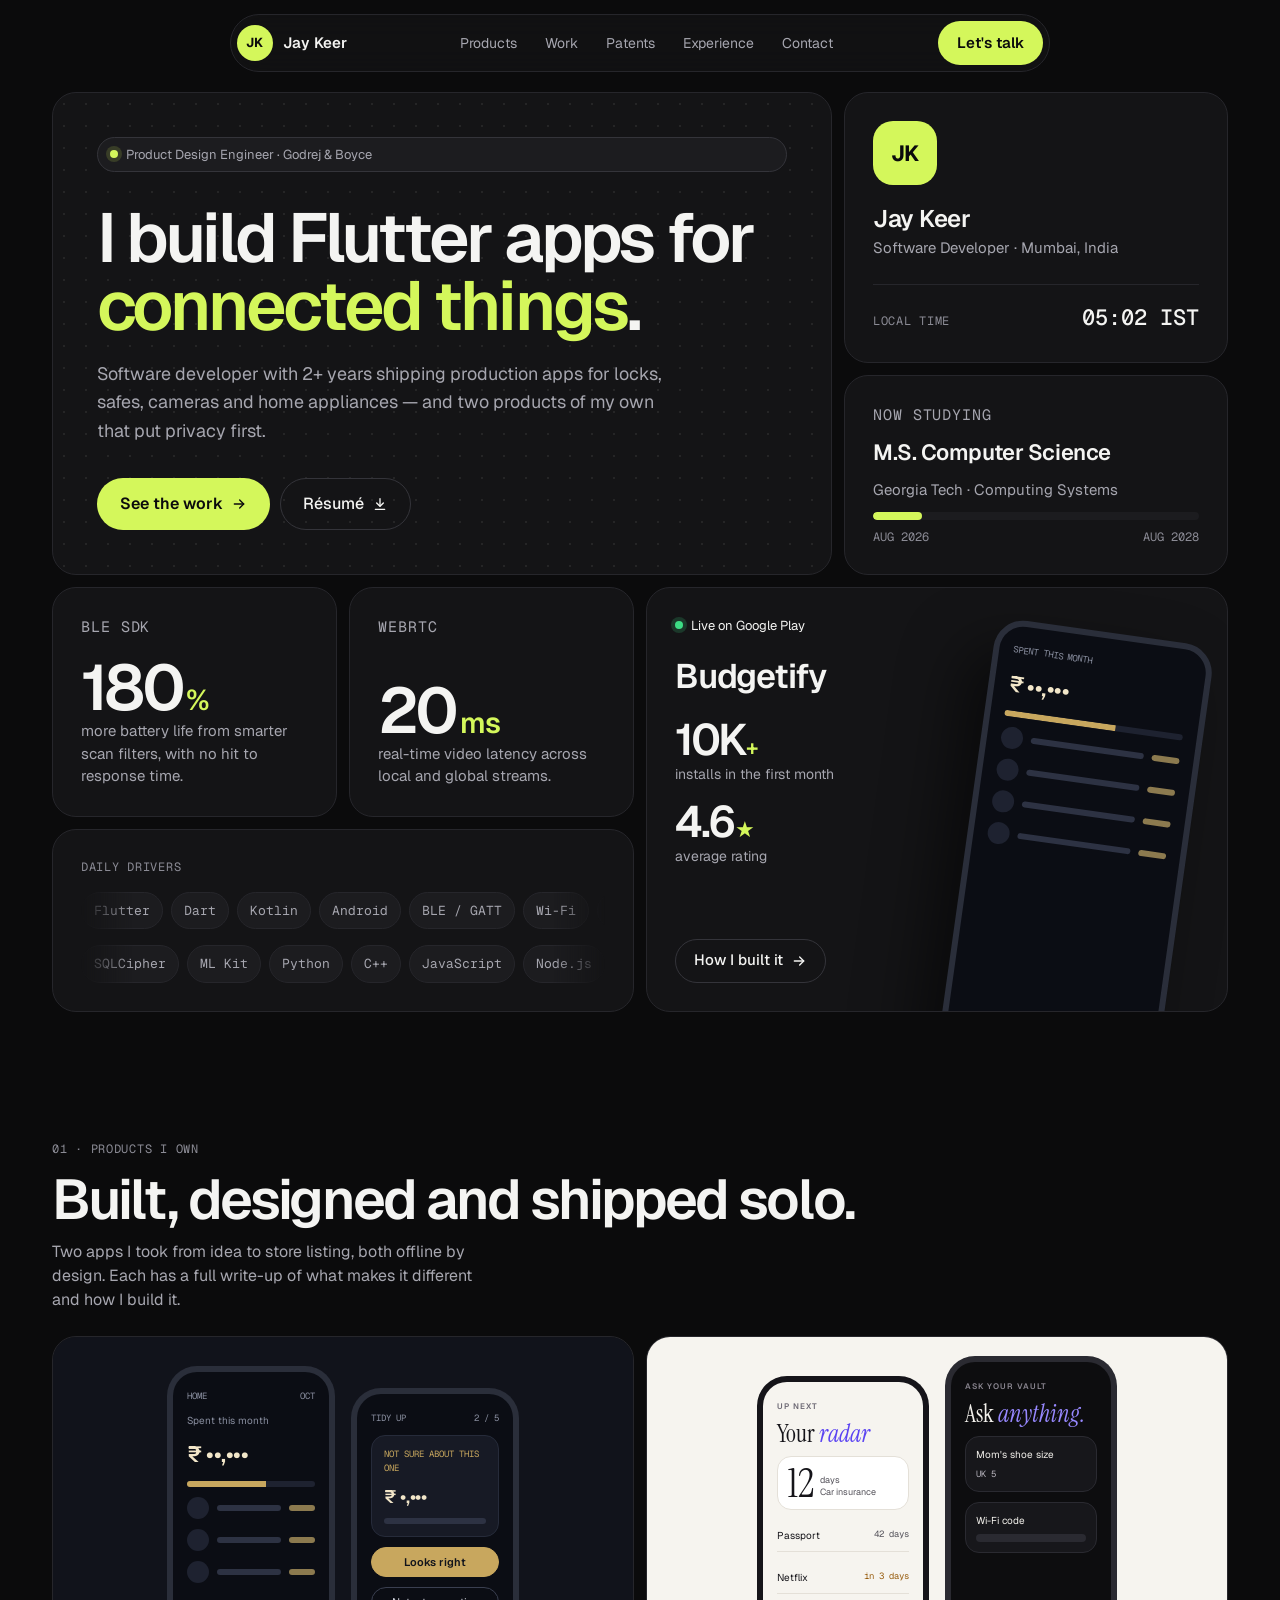
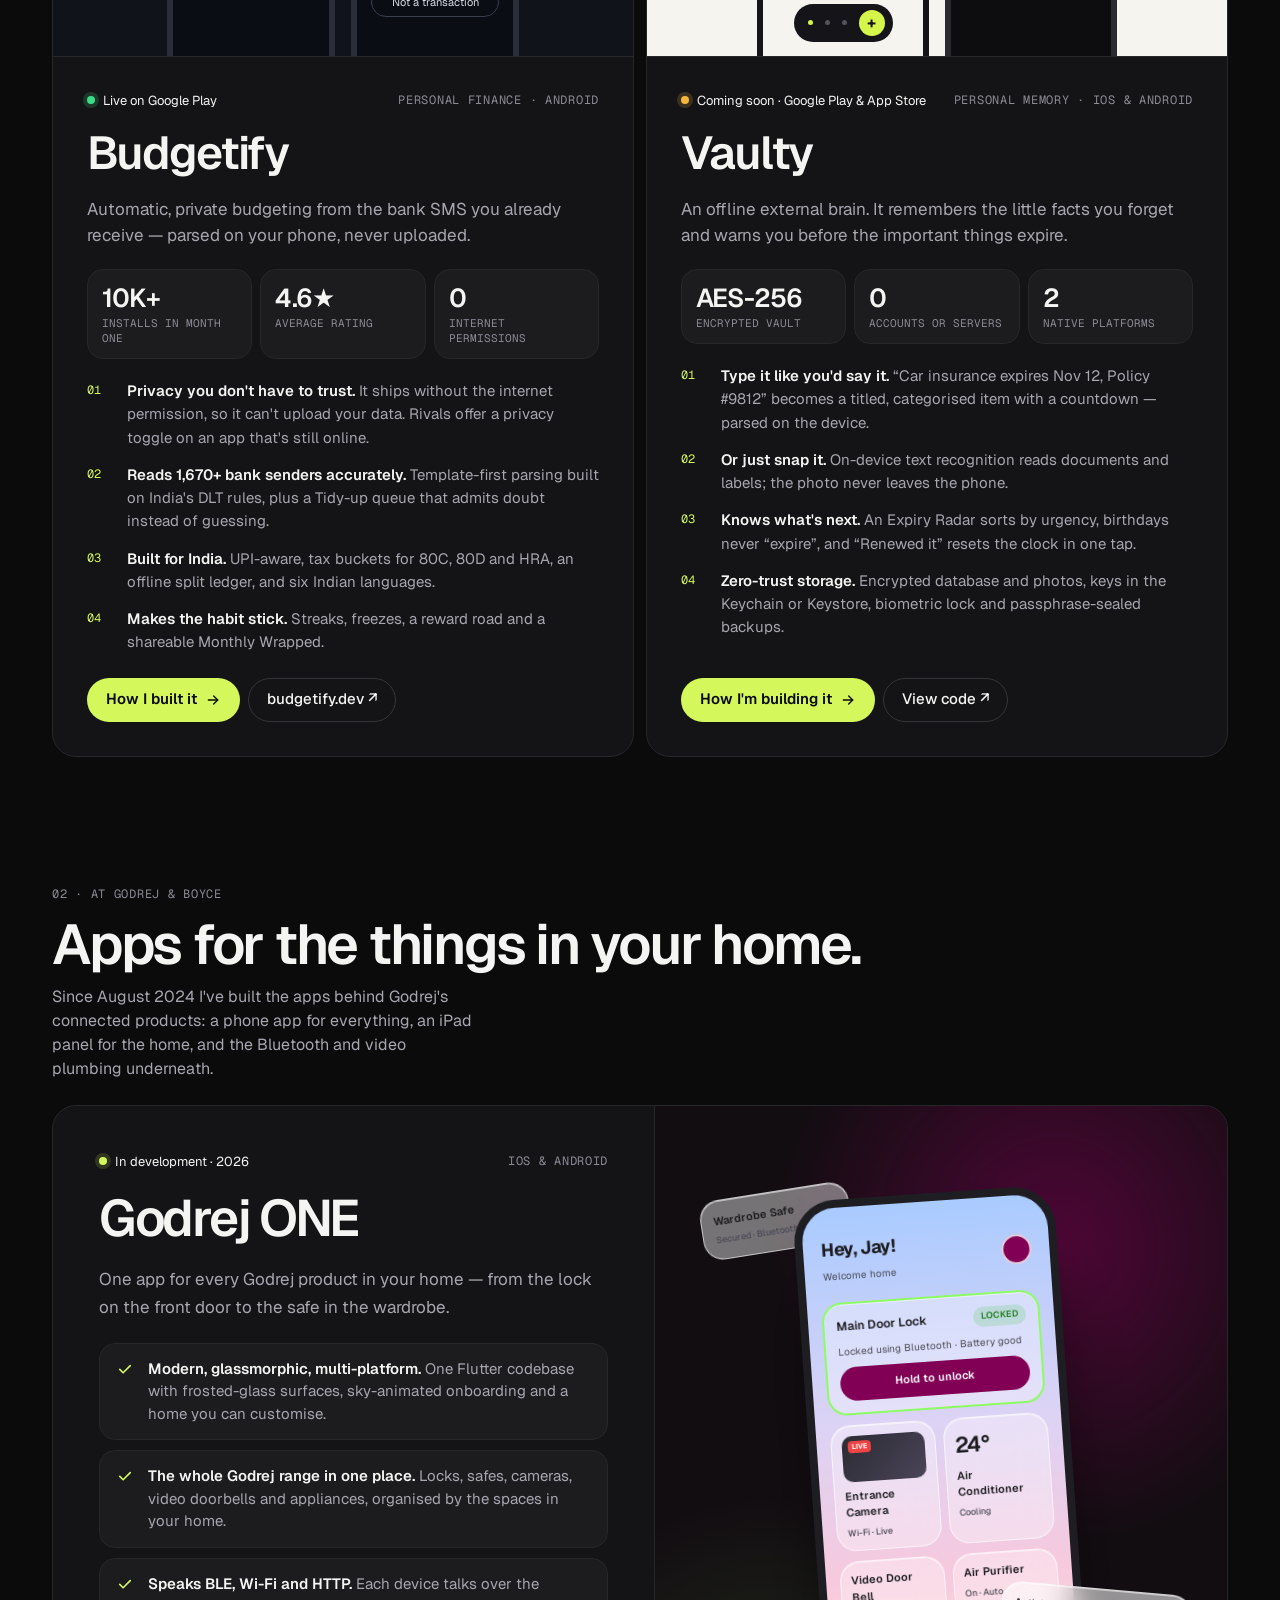
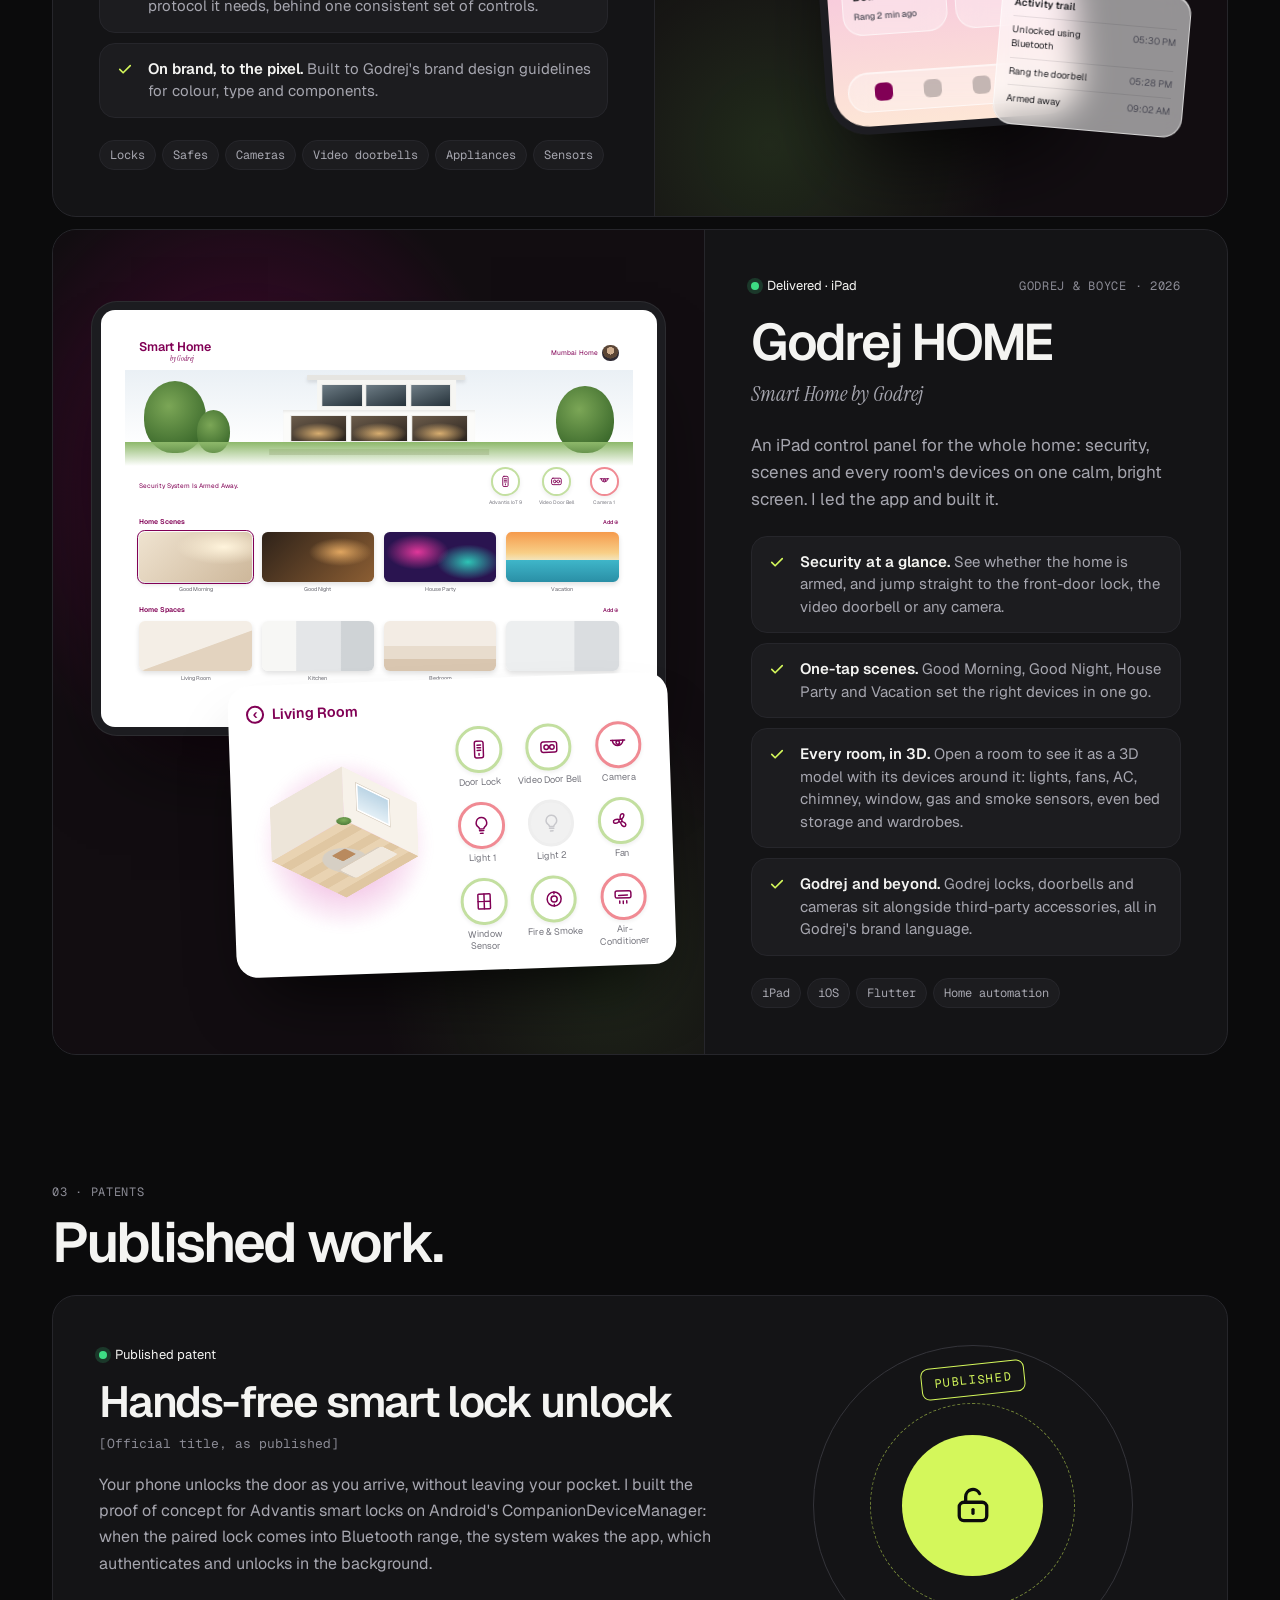
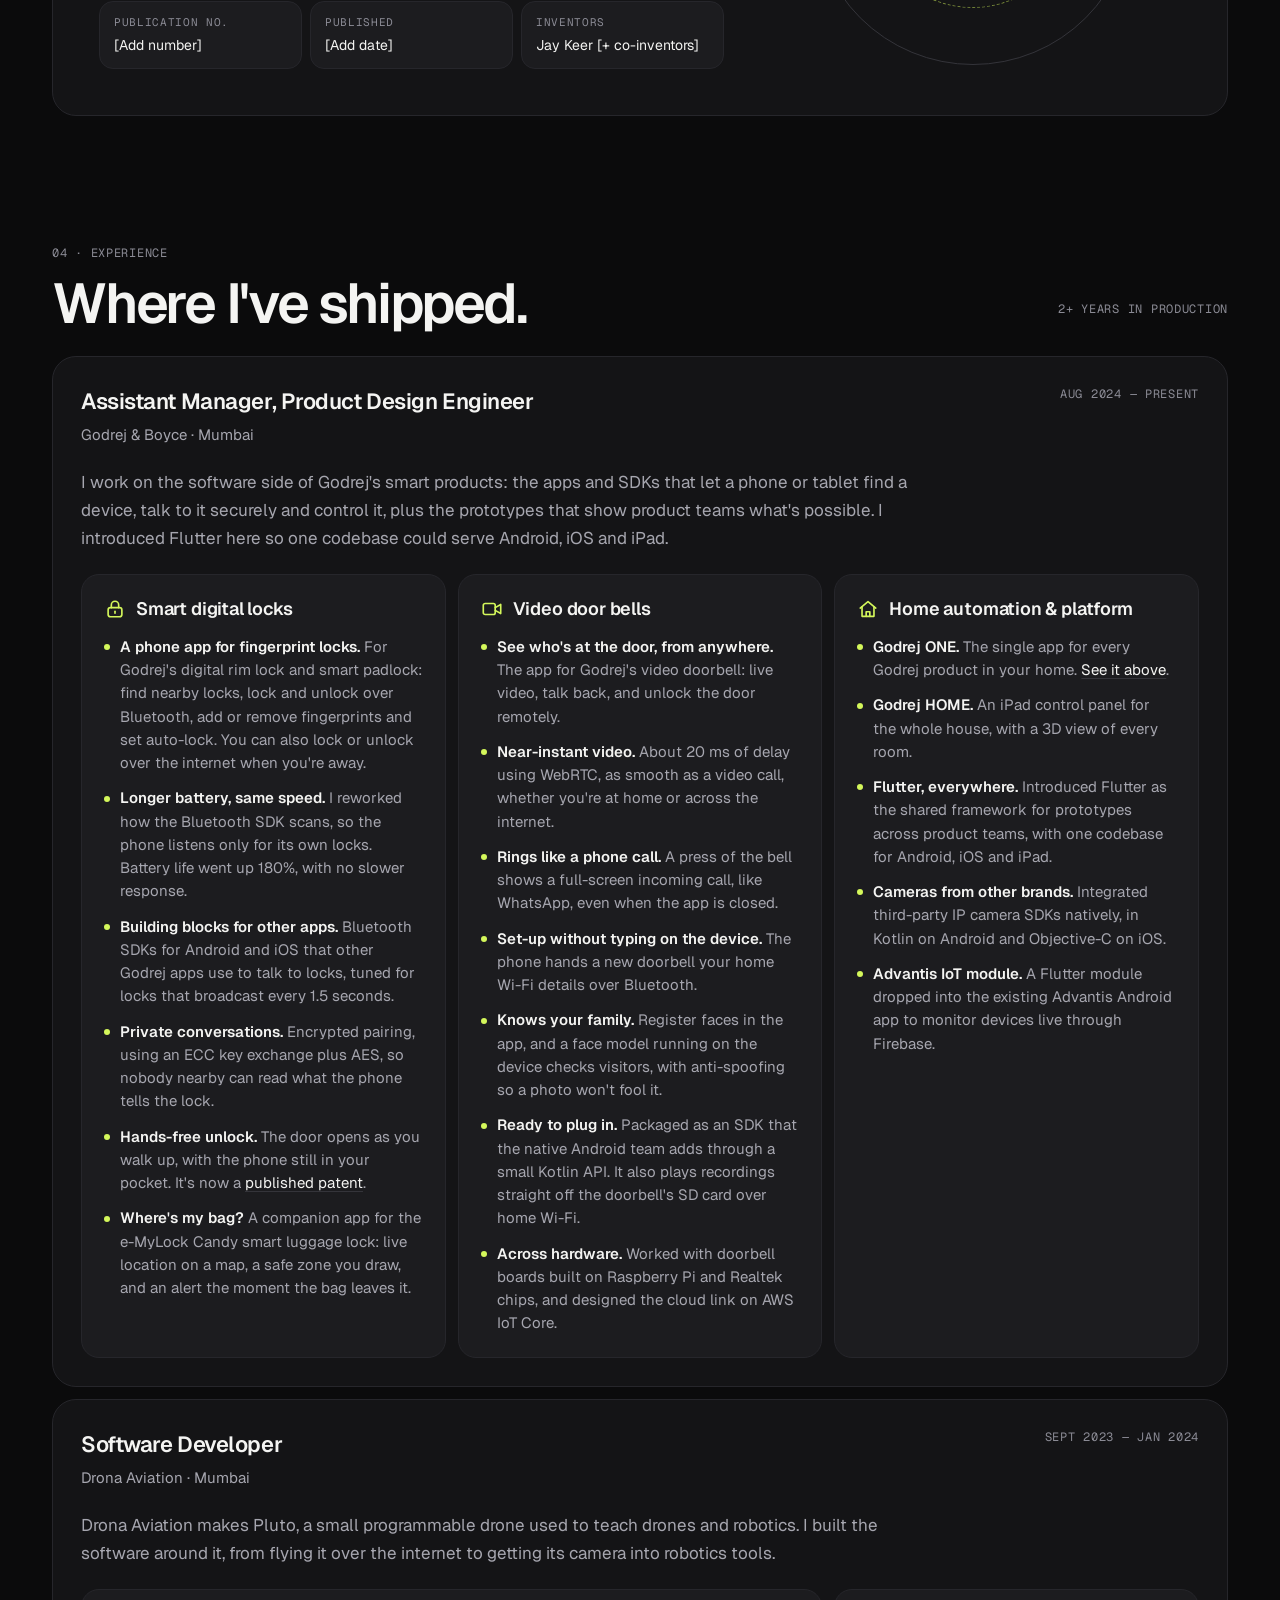
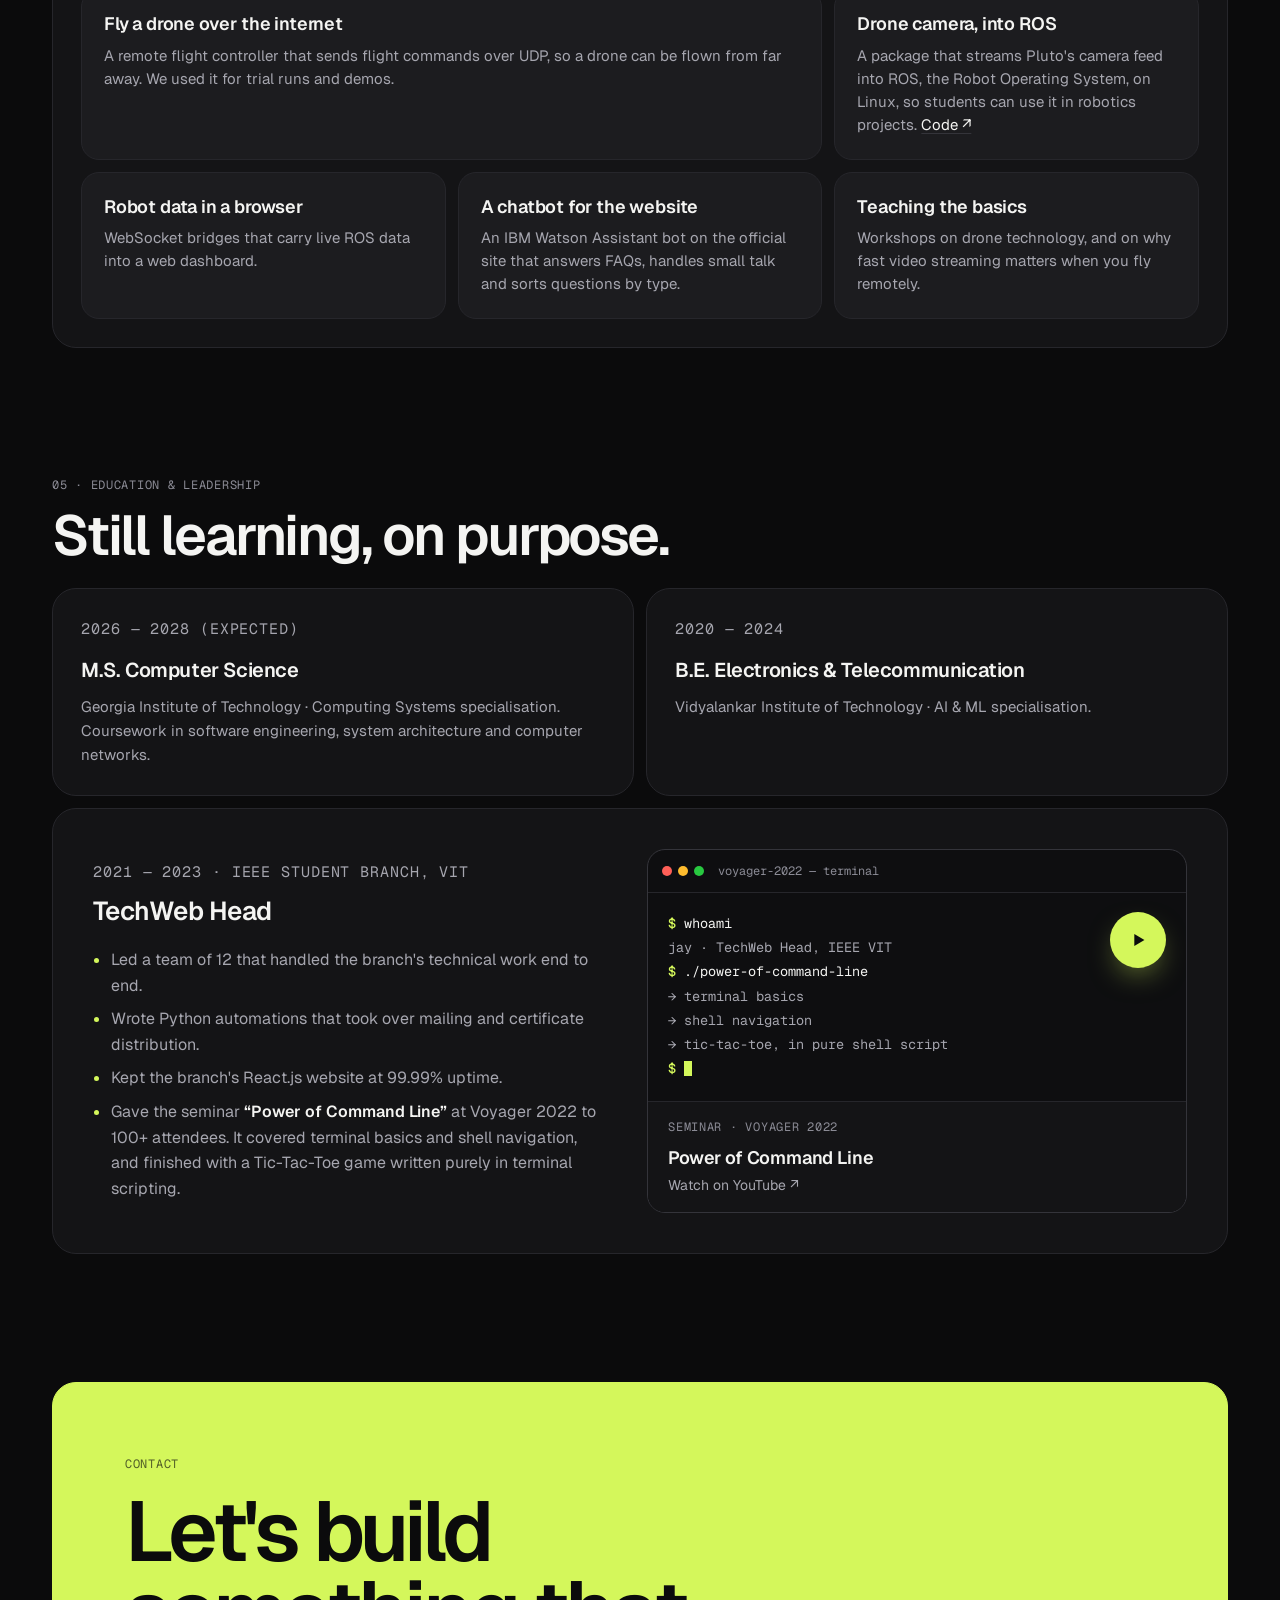
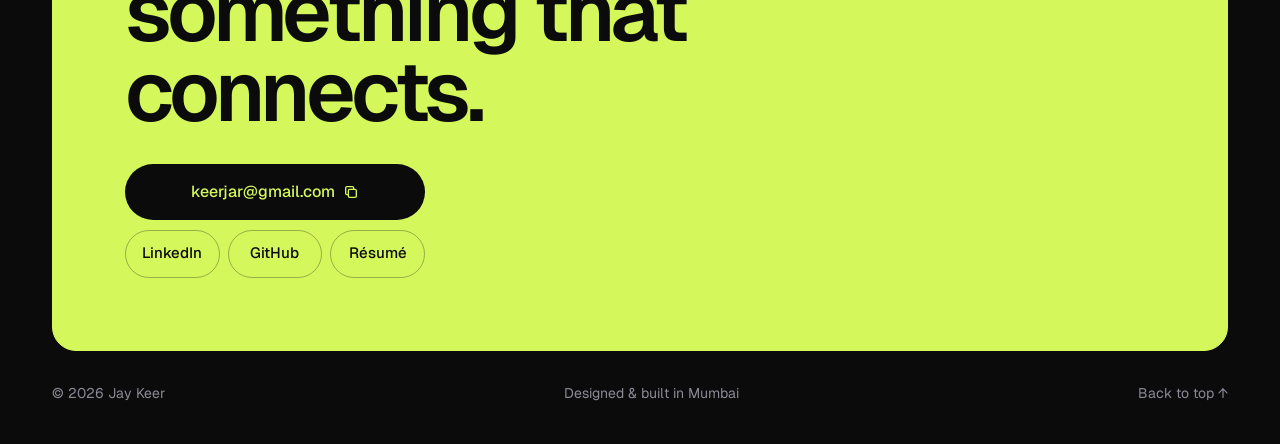
==== index.html @ 98e633e5 "First commit: portfolio site Bento-style portfolio for Jay Keer: home page with products, Godrej & B" ====
<!doctype html>
<html lang="en">
<head>
<meta charset="utf-8">
<meta name="viewport" content="width=device-width, initial-scale=1">
<title>Jay Keer — Software Developer</title>
<meta name="description" content="Jay Keer builds Flutter apps for connected things — Godrej ONE at Godrej & Boyce, and his own apps Budgetify (10K+ installs in its first month) and Vaulty.">
<meta name="theme-color" content="#0B0B0C">
<link rel="preconnect" href="https://fonts.googleapis.com">
<link rel="preconnect" href="https://fonts.gstatic.com" crossorigin>
<link rel="stylesheet" href="https://fonts.googleapis.com/css2?family=Geist:wght@400;500;600;700&family=Geist+Mono:wght@400;500&family=Instrument+Serif:ital@0;1&display=swap">
<link rel="stylesheet" href="assets/bento.css">
<script src="assets/bento.js" defer></script>
</head>
<body>
<a class="skip" href="#main">Skip to content</a>

<svg width="0" height="0" style="position:absolute" aria-hidden="true" focusable="false">
  <defs>
    <symbol id="i-lock" viewBox="0 0 24 24" fill="none" stroke="currentColor" stroke-width="1.7" stroke-linecap="round" stroke-linejoin="round"><rect x="7" y="2.5" width="10" height="19" rx="2.2"/><path d="M10 7h4M10 10h4M10 13h4M12 16.5v2"/></symbol>
    <symbol id="i-vdb" viewBox="0 0 24 24" fill="none" stroke="currentColor" stroke-width="1.7" stroke-linecap="round" stroke-linejoin="round"><rect x="3" y="6" width="18" height="12" rx="2.5"/><circle cx="9" cy="12" r="2.6"/><circle cx="15.5" cy="12" r="2.6"/></symbol>
    <symbol id="i-cam" viewBox="0 0 24 24" fill="none" stroke="currentColor" stroke-width="1.7" stroke-linecap="round" stroke-linejoin="round"><path d="M4 7h16"/><path d="M6 7a6 6 0 0 0 12 0"/><circle cx="12" cy="9.5" r="2"/></symbol>
    <symbol id="i-bulb" viewBox="0 0 24 24" fill="none" stroke="currentColor" stroke-width="1.7" stroke-linecap="round" stroke-linejoin="round"><path d="M9.5 18h5M10.5 21h3"/><path d="M12 3a6 6 0 0 0-3.6 10.8c.6.5 1.1 1.3 1.1 2.2h5c0-.9.5-1.7 1.1-2.2A6 6 0 0 0 12 3z"/></symbol>
    <symbol id="i-fan" viewBox="0 0 24 24" fill="none" stroke="currentColor" stroke-width="1.7" stroke-linecap="round" stroke-linejoin="round"><circle cx="12" cy="12" r="1.8"/><path d="M12 10.2c-.8-3.6.4-6.2 2.6-6s2 3.4-.9 5.9"/><path d="M13.6 12.9c3.5 1.1 5.2 3.4 4 5.2s-4.1.5-5.3-3.1"/><path d="M10.4 12.9c-2.7 2.5-5.6 2.7-6.3.6s2.2-3.6 6-2.9"/></symbol>
    <symbol id="i-window" viewBox="0 0 24 24" fill="none" stroke="currentColor" stroke-width="1.7" stroke-linecap="round" stroke-linejoin="round"><rect x="5" y="3.5" width="14" height="17" rx="1"/><path d="M12 3.5v17M5 12h14"/></symbol>
    <symbol id="i-smoke" viewBox="0 0 24 24" fill="none" stroke="currentColor" stroke-width="1.7" stroke-linecap="round" stroke-linejoin="round"><circle cx="12" cy="12" r="8"/><circle cx="12" cy="12" r="3.5"/><path d="M12 4v2M12 18v2"/></symbol>
    <symbol id="i-ac" viewBox="0 0 24 24" fill="none" stroke="currentColor" stroke-width="1.7" stroke-linecap="round" stroke-linejoin="round"><rect x="3" y="5.5" width="18" height="8" rx="2"/><path d="M7 10.5h10M8 17v2.5M12 17v3M16 17v2.5"/></symbol>
  </defs>
</svg>

<header class="pillnav">
  <div class="pillnav__bar">
    <a class="mark" href="#top" aria-label="Jay Keer, home"><span>JK</span><span>Jay Keer</span></a>
    <nav class="pillnav__links" aria-label="Primary">
      <a href="#products">Products</a><a href="#work">Work</a><a href="#patents">Patents</a><a href="#experience">Experience</a><a href="#contact">Contact</a>
    </nav>
    <div class="pillnav__end">
      <a class="btn btn--accent" href="#contact">Let's talk</a>
      <button class="btn menu-btn" type="button" aria-expanded="false" aria-controls="sheet" aria-label="Open menu">
        <svg width="18" height="18" viewBox="0 0 24 24" fill="none" stroke="currentColor" stroke-width="2" stroke-linecap="round" aria-hidden="true"><path d="M4 8h16M4 16h16"/></svg>
      </button>
    </div>
  </div>
  <nav class="sheet" id="sheet" aria-label="Mobile">
    <a href="#products">Products <span>01</span></a><a href="#work">Work <span>02</span></a><a href="#patents">Patents <span>03</span></a><a href="#experience">Experience <span>04</span></a><a href="#contact">Contact <span>05</span></a>
  </nav>
</header>

<main class="wrap" id="main">
  <span id="top"></span>
  <section class="bento" aria-label="Introduction">
    <article class="tile t-intro dotgrid">
      <p class="chip"><span class="dot"></span>Product Design Engineer · Godrej &amp; Boyce</p>
      <div>
        <h1>I build Flutter apps for <em>connected things</em>.</h1>
        <p class="lede">Software developer with 2+ years shipping production apps for locks, safes, cameras and home appliances — and two products of my own that put privacy first.</p>
      </div>
      <div class="ctas">
        <a class="btn btn--accent btn--lg" href="#products">See the work
          <svg width="16" height="16" viewBox="0 0 24 24" fill="none" stroke="currentColor" stroke-width="2" stroke-linecap="round" stroke-linejoin="round" aria-hidden="true"><path d="M5 12h14"/><path d="M13 6l6 6-6 6"/></svg></a>
        <a class="btn btn--ghost btn--lg" href="assets/Jay_Keer_Resume.pdf" target="_blank" rel="noopener">Résumé
          <svg width="16" height="16" viewBox="0 0 24 24" fill="none" stroke="currentColor" stroke-width="2" stroke-linecap="round" stroke-linejoin="round" aria-hidden="true"><path d="M12 4v11"/><path d="M7 10.5l5 5 5-5"/><path d="M5 20h14"/></svg></a>
      </div>
    </article>

    <article class="tile t-id">
      <div>
        <div class="avatar" aria-hidden="true">JK</div>
        <h2>Jay Keer</h2>
        <p>Software Developer · Mumbai, India</p>
      </div>
      <div class="clock"><span class="label">Local time</span><b data-clock>--:--</b></div>
    </article>

    <article class="tile t-study">
      <p class="label">Now studying</p>
      <h2>M.S. Computer Science</h2>
      <p>Georgia Tech · Computing Systems</p>
      <div class="progress">
        <div class="progress__track" role="progressbar" aria-label="Degree progress" aria-valuemin="0" aria-valuemax="100" aria-valuenow="8"><div class="progress__fill" data-progress></div></div>
        <div class="progress__legend"><span>AUG 2026</span><span>AUG 2028</span></div>
      </div>
    </article>

    <article class="tile t-stat">
      <p class="label">BLE SDK</p>
      <div><b class="big">180<small>%</small></b><p>more battery life from smarter scan filters, with no hit to response time.</p></div>
    </article>
    <article class="tile t-stat">
      <p class="label">WebRTC</p>
      <div><b class="big">20<small>ms</small></b><p>real-time video latency across local and global streams.</p></div>
    </article>

    <article class="tile t-launch">
      <p class="status status--live"><i></i>Live on Google Play</p>
      <h2>Budgetify</h2>
      <div class="nums">
        <div><b>10K<small>+</small></b><span>installs in the first month</span></div>
        <div><b>4.6<small>★</small></b><span>average rating</span></div>
      </div>
      <a class="btn btn--ghost" href="budgetify/">How I built it
        <svg width="16" height="16" viewBox="0 0 24 24" fill="none" stroke="currentColor" stroke-width="2" stroke-linecap="round" stroke-linejoin="round" aria-hidden="true"><path d="M5 12h14"/><path d="M13 6l6 6-6 6"/></svg></a>
      <div class="mini-phone" aria-hidden="true">
        <small>SPENT THIS MONTH</small>
        <strong>₹ ••,•••</strong>
        <div class="bar"><i></i></div>
        <div class="row"><span></span><em></em><b></b></div>
        <div class="row"><span></span><em></em><b></b></div>
        <div class="row"><span></span><em></em><b></b></div>
        <div class="row"><span></span><em></em><b></b></div>
      </div>
    </article>

    <article class="tile t-stack">
      <p class="label">Daily drivers</p>
      <div class="marquee">
        <div class="marquee__track">
          <span class="tag">Flutter</span><span class="tag">Dart</span><span class="tag">Kotlin</span><span class="tag">Android</span><span class="tag">BLE / GATT</span><span class="tag">Wi-Fi</span><span class="tag">WebRTC</span><span class="tag">MQTT</span><span class="tag">Firebase</span>
          <span aria-hidden="true" style="display:contents"><span class="tag">Flutter</span><span class="tag">Dart</span><span class="tag">Kotlin</span><span class="tag">Android</span><span class="tag">BLE / GATT</span><span class="tag">Wi-Fi</span><span class="tag">WebRTC</span><span class="tag">MQTT</span><span class="tag">Firebase</span></span>
        </div>
      </div>
      <div class="marquee marquee--rev">
        <div class="marquee__track">
          <span class="tag">SQLCipher</span><span class="tag">ML Kit</span><span class="tag">Python</span><span class="tag">C++</span><span class="tag">JavaScript</span><span class="tag">Node.js</span><span class="tag">React</span><span class="tag">Docker</span><span class="tag">Linux</span>
          <span aria-hidden="true" style="display:contents"><span class="tag">SQLCipher</span><span class="tag">ML Kit</span><span class="tag">Python</span><span class="tag">C++</span><span class="tag">JavaScript</span><span class="tag">Node.js</span><span class="tag">React</span><span class="tag">Docker</span><span class="tag">Linux</span></span>
        </div>
      </div>
    </article>
  </section>

  <!-- ===== Products ===== -->
  <section class="section" id="products">
    <div class="section-head">
      <div><p class="label">01 · Products I own</p><h2>Built, designed and shipped solo.</h2></div>
      <p class="aside">Two apps I took from idea to store listing, both offline by design. Each has a full write-up of what makes it different and how I build it.</p>
    </div>
    <div class="products">
      <article class="tile product">
        <div class="product__art product__art--budgetify" aria-hidden="true">
          <div class="phone phone--b tall">
            <small><span>HOME</span><span>OCT</span></small>
            <span style="font-size:10px;color:#8A8FA0">Spent this month</span>
            <strong>₹ ••,•••</strong>
            <div class="bar"><i style="width:62%"></i></div>
            <div class="row"><span></span><em></em><b></b></div>
            <div class="row"><span></span><em></em><b></b></div>
            <div class="row"><span></span><em></em><b></b></div>
          </div>
          <div class="phone phone--b">
            <small><span>TIDY UP</span><span>2 / 5</span></small>
            <div class="card"><small>NOT SURE ABOUT THIS ONE</small><strong style="font-size:18px">₹ •,•••</strong><div class="row"><em></em></div></div>
            <div class="pill gold">Looks right</div>
            <div class="pill">Not a transaction</div>
          </div>
        </div>
        <div class="product__body">
          <div class="product__top"><p class="status status--live"><i></i>Live on Google Play</p><p class="label">Personal finance · Android</p></div>
          <h3>Budgetify</h3>
          <p class="pitch">Automatic, private budgeting from the bank SMS you already receive — parsed on your phone, never uploaded.</p>
          <div class="kpis">
            <div class="kpi"><b>10K+</b><span>Installs in month one</span></div>
            <div class="kpi"><b>4.6★</b><span>Average rating</span></div>
            <div class="kpi"><b>0</b><span>Internet permissions</span></div>
          </div>
          <ul class="uniq">
            <li><span><b>Privacy you don't have to trust.</b> It ships without the internet permission, so it can't upload your data. Rivals offer a privacy toggle on an app that's still online.</span></li>
            <li><span><b>Reads 1,670+ bank senders accurately.</b> Template-first parsing built on India's DLT rules, plus a Tidy-up queue that admits doubt instead of guessing.</span></li>
            <li><span><b>Built for India.</b> UPI-aware, tax buckets for 80C, 80D and HRA, an offline split ledger, and six Indian languages.</span></li>
            <li><span><b>Makes the habit stick.</b> Streaks, freezes, a reward road and a shareable Monthly Wrapped.</span></li>
          </ul>
          <div class="product__cta">
            <a class="btn btn--accent" href="budgetify/">How I built it
              <svg width="16" height="16" viewBox="0 0 24 24" fill="none" stroke="currentColor" stroke-width="2" stroke-linecap="round" stroke-linejoin="round" aria-hidden="true"><path d="M5 12h14"/><path d="M13 6l6 6-6 6"/></svg></a>
            <a class="btn btn--ghost" href="https://budgetify.dev" target="_blank" rel="noopener">budgetify.dev ↗</a>
          </div>
        </div>
      </article>

      <article class="tile product">
        <div class="product__art product__art--vaulty" aria-hidden="true">
          <div class="phone phone--v">
            <span class="eyebrow">UP NEXT</span>
            <span class="serif">Your <em>radar</em></span>
            <div class="up"><b>12</b><span>days<br>Car insurance</span></div>
            <div class="item">Passport <i>42 days</i></div>
            <div class="item">Netflix <i class="warn">in 3 days</i></div>
            <div class="nav"><span></span><span></span><span></span><b>+</b></div>
          </div>
          <div class="phone phone--v dark" style="height:300px">
            <span class="eyebrow">ASK YOUR VAULT</span>
            <span class="serif">Ask <em>anything.</em></span>
            <div class="card-dark">Mom's shoe size<i>UK 5</i></div>
            <div class="card-dark">Wi-Fi code<div class="blur"></div></div>
          </div>
        </div>
        <div class="product__body">
          <div class="product__top"><p class="status status--soon"><i></i>Coming soon · Google Play &amp; App Store</p><p class="label">Personal memory · iOS &amp; Android</p></div>
          <h3>Vaulty</h3>
          <p class="pitch">An offline external brain. It remembers the little facts you forget and warns you before the important things expire.</p>
          <div class="kpis">
            <div class="kpi"><b>AES-256</b><span>Encrypted vault</span></div>
            <div class="kpi"><b>0</b><span>Accounts or servers</span></div>
            <div class="kpi"><b>2</b><span>Native platforms</span></div>
          </div>
          <ul class="uniq">
            <li><span><b>Type it like you'd say it.</b> “Car insurance expires Nov 12, Policy #9812” becomes a titled, categorised item with a countdown — parsed on the device.</span></li>
            <li><span><b>Or just snap it.</b> On-device text recognition reads documents and labels; the photo never leaves the phone.</span></li>
            <li><span><b>Knows what's next.</b> An Expiry Radar sorts by urgency, birthdays never “expire”, and “Renewed it” resets the clock in one tap.</span></li>
            <li><span><b>Zero-trust storage.</b> Encrypted database and photos, keys in the Keychain or Keystore, biometric lock and passphrase-sealed backups.</span></li>
          </ul>
          <div class="product__cta">
            <a class="btn btn--accent" href="vaulty/">How I'm building it
              <svg width="16" height="16" viewBox="0 0 24 24" fill="none" stroke="currentColor" stroke-width="2" stroke-linecap="round" stroke-linejoin="round" aria-hidden="true"><path d="M5 12h14"/><path d="M13 6l6 6-6 6"/></svg></a>
            <a class="btn btn--ghost" href="https://github.com/Yolo-cell-hash/vaulty" target="_blank" rel="noopener">View code ↗</a>
          </div>
        </div>
      </article>
    </div>
  </section>

  <!-- ===== Work ===== -->
  <section class="section" id="work">
    <div class="section-head">
      <div><p class="label">02 · At Godrej &amp; Boyce</p><h2>Apps for the things in your home.</h2></div>
      <p class="aside">Since August 2024 I've built the apps behind Godrej's connected products: a phone app for everything, an iPad panel for the home, and the Bluetooth and video plumbing underneath.</p>
    </div>
    <div class="work">
      <article class="tile g1">
        <div class="g1__body">
          <div class="product__top"><p class="status status--dev"><i></i>In development · 2026</p><p class="label">iOS &amp; Android</p></div>
          <h3>Godrej ONE</h3>
          <p class="pitch">One app for every Godrej product in your home — from the lock on the front door to the safe in the wardrobe.</p>
          <ul class="feats">
            <li><svg width="18" height="18" viewBox="0 0 24 24" fill="none" stroke="currentColor" stroke-width="2.2" stroke-linecap="round" stroke-linejoin="round" aria-hidden="true"><path d="M5 12.5l4.5 4.5L19 7.5"/></svg><span><b>Modern, glassmorphic, multi-platform.</b> One Flutter codebase with frosted-glass surfaces, sky-animated onboarding and a home you can customise.</span></li>
            <li><svg width="18" height="18" viewBox="0 0 24 24" fill="none" stroke="currentColor" stroke-width="2.2" stroke-linecap="round" stroke-linejoin="round" aria-hidden="true"><path d="M5 12.5l4.5 4.5L19 7.5"/></svg><span><b>The whole Godrej range in one place.</b> Locks, safes, cameras, video doorbells and appliances, organised by the spaces in your home.</span></li>
            <li><svg width="18" height="18" viewBox="0 0 24 24" fill="none" stroke="currentColor" stroke-width="2.2" stroke-linecap="round" stroke-linejoin="round" aria-hidden="true"><path d="M5 12.5l4.5 4.5L19 7.5"/></svg><span><b>Speaks BLE, Wi-Fi and HTTP.</b> Each device talks over the protocol it needs, behind one consistent set of controls.</span></li>
            <li><svg width="18" height="18" viewBox="0 0 24 24" fill="none" stroke="currentColor" stroke-width="2.2" stroke-linecap="round" stroke-linejoin="round" aria-hidden="true"><path d="M5 12.5l4.5 4.5L19 7.5"/></svg><span><b>On brand, to the pixel.</b> Built to Godrej's brand design guidelines for colour, type and components.</span></li>
          </ul>
          <div class="range"><span class="tag">Locks</span><span class="tag">Safes</span><span class="tag">Cameras</span><span class="tag">Video doorbells</span><span class="tag">Appliances</span><span class="tag">Sensors</span></div>
        </div>
        <div class="g1__art" aria-hidden="true">
          <div class="gl g1-safe">Wardrobe Safe<small>Secured · Bluetooth</small></div>
          <div class="g1-phone">
            <div class="g1-hi"><div><b>Hey, Jay!</b><span>Welcome home</span></div><i></i></div>
            <div class="gl g1-lock">
              <div class="top">Main Door Lock<span>LOCKED</span></div>
              <small>Locked using Bluetooth · Battery good</small>
              <div class="hold">Hold to unlock</div>
            </div>
            <div class="g1-row">
              <div class="gl"><div class="cam"></div>Entrance Camera<small>Wi-Fi · Live</small></div>
              <div class="gl"><span class="temp">24°</span>Air Conditioner<small>Cooling</small></div>
            </div>
            <div class="g1-row">
              <div class="gl">Video Door Bell<small>Rang 2 min ago</small></div>
              <div class="gl">Air Purifier<small>On · Auto</small></div>
            </div>
            <div class="gl g1-nav"><span></span><span></span><span></span><span></span></div>
          </div>
          <div class="gl g1-trail">
            <p>Activity trail</p>
            <div>Unlocked using Bluetooth<i>05:30 PM</i></div>
            <div>Rang the doorbell<i>05:28 PM</i></div>
            <div>Armed away<i>09:02 AM</i></div>
          </div>
        </div>
      </article>

      <article class="tile gh">
        <div class="gh__art" aria-hidden="true">
          <div class="ipad">
            <div class="ipad__screen">
              <div class="ip-top">
                <div class="ip-brand"><b>Smart Home</b><small>by Godrej</small></div>
                <div class="ip-home">Mumbai Home<i></i></div>
              </div>
              <div class="ip-hero">
                <span class="tree t1"></span><span class="tree t2"></span><span class="tree t3"></span>
                <div class="house"><span class="h-roof"></span><span class="h-up"><i></i><i></i><i></i></span><span class="h-low"><i></i><i></i><i></i></span><span class="h-deck"></span></div>
                <span class="lawn"></span>
              </div>
              <div class="ip-status">
                <span>Security System Is Armed Away.</span>
                <div class="ip-quick">
                  <span class="dev"><i><svg><use href="#i-lock"/></svg></i>Advantis IoT 9</span>
                  <span class="dev"><i><svg><use href="#i-vdb"/></svg></i>Video Door Bell</span>
                  <span class="dev alert"><i><svg><use href="#i-cam"/></svg></i>Camera 1</span>
                </div>
              </div>
              <div class="ip-label">Home Scenes<span>Add ⊕</span></div>
              <div class="ip-tiles">
                <figure class="sel"><span class="sc-morning"></span>Good Morning</figure>
                <figure><span class="sc-night"></span>Good Night</figure>
                <figure><span class="sc-party"></span>House Party</figure>
                <figure><span class="sc-vacation"></span>Vacation</figure>
              </div>
              <div class="ip-label">Home Spaces<span>Add ⊕</span></div>
              <div class="ip-tiles">
                <figure><span class="sp-living"></span>Living Room</figure>
                <figure><span class="sp-kitchen"></span>Kitchen</figure>
                <figure><span class="sp-bed"></span>Bedroom</figure>
                <figure><span class="sp-wash"></span>Washroom</figure>
              </div>
            </div>
          </div>
          <div class="room">
            <div class="room__head"><i>‹</i>Living Room</div>
            <div class="room__body">
              <div class="iso"><div class="iso__scene"><span class="iso__floor"></span><span class="iso__wall iso__wall--back"><i></i></span><span class="iso__wall iso__wall--left"></span><span class="iso__rug"></span><span class="iso__table"></span><span class="iso__sofa"></span><span class="iso__plant"></span></div></div>
              <div class="grid3">
                <span class="dev"><i><svg><use href="#i-lock"/></svg></i>Door Lock</span>
                <span class="dev"><i><svg><use href="#i-vdb"/></svg></i>Video Door Bell</span>
                <span class="dev alert"><i><svg><use href="#i-cam"/></svg></i>Camera</span>
                <span class="dev alert"><i><svg><use href="#i-bulb"/></svg></i>Light 1</span>
                <span class="dev off"><i><svg><use href="#i-bulb"/></svg></i>Light 2</span>
                <span class="dev"><i><svg><use href="#i-fan"/></svg></i>Fan</span>
                <span class="dev"><i><svg><use href="#i-window"/></svg></i>Window Sensor</span>
                <span class="dev"><i><svg><use href="#i-smoke"/></svg></i>Fire &amp; Smoke</span>
                <span class="dev alert"><i><svg><use href="#i-ac"/></svg></i>Air-Conditioner</span>
              </div>
            </div>
          </div>
        </div>
        <div class="gh__body">
          <div class="product__top"><p class="status status--live"><i></i>Delivered · iPad</p><p class="label">Godrej &amp; Boyce · 2026</p></div>
          <h3>Godrej HOME</h3>
          <p class="brandline">Smart Home by Godrej</p>
          <p class="pitch">An iPad control panel for the whole home: security, scenes and every room's devices on one calm, bright screen. I led the app and built it.</p>
          <ul class="feats">
            <li><svg width="18" height="18" viewBox="0 0 24 24" fill="none" stroke="currentColor" stroke-width="2.2" stroke-linecap="round" stroke-linejoin="round" aria-hidden="true"><path d="M5 12.5l4.5 4.5L19 7.5"/></svg><span><b>Security at a glance.</b> See whether the home is armed, and jump straight to the front-door lock, the video doorbell or any camera.</span></li>
            <li><svg width="18" height="18" viewBox="0 0 24 24" fill="none" stroke="currentColor" stroke-width="2.2" stroke-linecap="round" stroke-linejoin="round" aria-hidden="true"><path d="M5 12.5l4.5 4.5L19 7.5"/></svg><span><b>One-tap scenes.</b> Good Morning, Good Night, House Party and Vacation set the right devices in one go.</span></li>
            <li><svg width="18" height="18" viewBox="0 0 24 24" fill="none" stroke="currentColor" stroke-width="2.2" stroke-linecap="round" stroke-linejoin="round" aria-hidden="true"><path d="M5 12.5l4.5 4.5L19 7.5"/></svg><span><b>Every room, in 3D.</b> Open a room to see it as a 3D model with its devices around it: lights, fans, AC, chimney, window, gas and smoke sensors, even bed storage and wardrobes.</span></li>
            <li><svg width="18" height="18" viewBox="0 0 24 24" fill="none" stroke="currentColor" stroke-width="2.2" stroke-linecap="round" stroke-linejoin="round" aria-hidden="true"><path d="M5 12.5l4.5 4.5L19 7.5"/></svg><span><b>Godrej and beyond.</b> Godrej locks, doorbells and cameras sit alongside third-party accessories, all in Godrej's brand language.</span></li>
          </ul>
          <div class="range"><span class="tag">iPad</span><span class="tag">iOS</span><span class="tag">Flutter</span><span class="tag">Home automation</span></div>
        </div>
      </article>
    </div>
  </section>

  <!-- ===== Patents ===== -->
  <section class="section" id="patents">
    <div class="section-head"><div><p class="label">03 · Patents</p><h2>Published work.</h2></div></div>
    <article class="tile patent">
      <div>
        <p class="status status--live"><i></i>Published patent</p>
        <h3>Hands-free smart lock unlock</h3>
        <p class="official">[Official title, as published]</p>
        <p class="desc">Your phone unlocks the door as you arrive, without leaving your pocket. I built the proof of concept for Advantis smart locks on Android's CompanionDeviceManager: when the paired lock comes into Bluetooth range, the system wakes the app, which authenticates and unlocks in the background.</p>
        <dl>
          <div><dt>Publication no.</dt><dd>[Add number]</dd></div>
          <div><dt>Published</dt><dd>[Add date]</dd></div>
          <div><dt>Inventors</dt><dd>Jay Keer [+ co-inventors]</dd></div>
        </dl>
      </div>
      <div class="seal" aria-hidden="true">
        <span class="stamp">PUBLISHED</span>
        <span class="core"><svg width="44" height="44" viewBox="0 0 24 24" fill="none" stroke="currentColor" stroke-width="1.8" stroke-linecap="round" stroke-linejoin="round"><rect x="4.5" y="10.5" width="15" height="10" rx="2.5"/><path d="M8 10.5V7.5a4 4 0 0 1 7.6-1.7"/><path d="M12 14.5v2"/></svg></span>
      </div>
    </article>
  </section>

  <!-- ===== Experience ===== -->
  <section class="section" id="experience">
    <div class="section-head"><div><p class="label">04 · Experience</p><h2>Where I've shipped.</h2></div><p class="label">2+ years in production</p></div>
    <div class="xp">
      <article class="tile job job--wide">
        <div class="job__head">
          <div><h3>Assistant Manager, Product Design Engineer</h3><p class="where">Godrej &amp; Boyce · Mumbai</p></div>
          <p class="label">Aug 2024 — Present</p>
        </div>
        <p class="job__intro">I work on the software side of Godrej's smart products: the apps and SDKs that let a phone or tablet find a device, talk to it securely and control it, plus the prototypes that show product teams what's possible. I introduced Flutter here so one codebase could serve Android, iOS and iPad.</p>
        <div class="areas">
          <section class="area" aria-labelledby="area-locks">
            <div class="area__head"><svg width="22" height="22" viewBox="0 0 24 24" fill="none" stroke="currentColor" stroke-width="1.8" stroke-linecap="round" stroke-linejoin="round" aria-hidden="true"><rect x="4.5" y="10.5" width="15" height="10" rx="2.5"/><path d="M8 10.5V7.5a4 4 0 0 1 8 0v3"/><path d="M12 14.5v2"/></svg><h4 id="area-locks">Smart digital locks</h4></div>
            <ul>
              <li><b>A phone app for fingerprint locks.</b> For Godrej's digital rim lock and smart padlock: find nearby locks, lock and unlock over Bluetooth, add or remove fingerprints and set auto-lock. You can also lock or unlock over the internet when you're away.</li>
              <li><b>Longer battery, same speed.</b> I reworked how the Bluetooth SDK scans, so the phone listens only for its own locks. Battery life went up 180%, with no slower response.</li>
              <li><b>Building blocks for other apps.</b> Bluetooth SDKs for Android and iOS that other Godrej apps use to talk to locks, tuned for locks that broadcast every 1.5 seconds.</li>
              <li><b>Private conversations.</b> Encrypted pairing, using an ECC key exchange plus AES, so nobody nearby can read what the phone tells the lock.</li>
              <li><b>Hands-free unlock.</b> The door opens as you walk up, with the phone still in your pocket. It's now a <a href="#patents">published patent</a>.</li>
              <li><b>Where's my bag?</b> A companion app for the e-MyLock Candy smart luggage lock: live location on a map, a safe zone you draw, and an alert the moment the bag leaves it.</li>
            </ul>
          </section>
          <section class="area" aria-labelledby="area-vdb">
            <div class="area__head"><svg width="22" height="22" viewBox="0 0 24 24" fill="none" stroke="currentColor" stroke-width="1.8" stroke-linecap="round" stroke-linejoin="round" aria-hidden="true"><rect x="2.5" y="6" width="13" height="12" rx="2"/><path d="M15.5 10.5l6-3.5v10l-6-3.5"/></svg><h4 id="area-vdb">Video door bells</h4></div>
            <ul>
              <li><b>See who's at the door, from anywhere.</b> The app for Godrej's video doorbell: live video, talk back, and unlock the door remotely.</li>
              <li><b>Near-instant video.</b> About 20 ms of delay using WebRTC, as smooth as a video call, whether you're at home or across the internet.</li>
              <li><b>Rings like a phone call.</b> A press of the bell shows a full-screen incoming call, like WhatsApp, even when the app is closed.</li>
              <li><b>Set-up without typing on the device.</b> The phone hands a new doorbell your home Wi-Fi details over Bluetooth.</li>
              <li><b>Knows your family.</b> Register faces in the app, and a face model running on the device checks visitors, with anti-spoofing so a photo won't fool it.</li>
              <li><b>Ready to plug in.</b> Packaged as an SDK that the native Android team adds through a small Kotlin API. It also plays recordings straight off the doorbell's SD card over home Wi-Fi.</li>
              <li><b>Across hardware.</b> Worked with doorbell boards built on Raspberry Pi and Realtek chips, and designed the cloud link on AWS IoT Core.</li>
            </ul>
          </section>
          <section class="area" aria-labelledby="area-home">
            <div class="area__head"><svg width="22" height="22" viewBox="0 0 24 24" fill="none" stroke="currentColor" stroke-width="1.8" stroke-linecap="round" stroke-linejoin="round" aria-hidden="true"><path d="M3.5 11L12 4l8.5 7"/><path d="M5.5 9.5V20h13V9.5"/><path d="M10 20v-5h4v5"/></svg><h4 id="area-home">Home automation &amp; platform</h4></div>
            <ul>
              <li><b>Godrej ONE.</b> The single app for every Godrej product in your home. <a href="#work">See it above</a>.</li>
              <li><b>Godrej HOME.</b> An iPad control panel for the whole house, with a 3D view of every room.</li>
              <li><b>Flutter, everywhere.</b> Introduced Flutter as the shared framework for prototypes across product teams, with one codebase for Android, iOS and iPad.</li>
              <li><b>Cameras from other brands.</b> Integrated third-party IP camera SDKs natively, in Kotlin on Android and Objective-C on iOS.</li>
              <li><b>Advantis IoT module.</b> A Flutter module dropped into the existing Advantis Android app to monitor devices live through Firebase.</li>
            </ul>
          </section>
        </div>
      </article>
      <article class="tile job job--wide">
        <div class="job__head">
          <div><h3>Software Developer</h3><p class="where">Drona Aviation · Mumbai</p></div>
          <p class="label">Sept 2023 — Jan 2024</p>
        </div>
        <p class="job__intro">Drona Aviation makes Pluto, a small programmable drone used to teach drones and robotics. I built the software around it, from flying it over the internet to getting its camera into robotics tools.</p>
        <div class="points">
          <div class="point"><h4>Fly a drone over the internet</h4><p>A remote flight controller that sends flight commands over UDP, so a drone can be flown from far away. We used it for trial runs and demos.</p></div>
          <div class="point"><h4>Drone camera, into ROS</h4><p>A package that streams Pluto's camera feed into ROS, the Robot Operating System, on Linux, so students can use it in robotics projects. <a href="https://github.com/Yolo-cell-hash/pluto_camera_ros_package" target="_blank" rel="noopener">Code ↗</a></p></div>
          <div class="point"><h4>Robot data in a browser</h4><p>WebSocket bridges that carry live ROS data into a web dashboard.</p></div>
          <div class="point"><h4>A chatbot for the website</h4><p>An IBM Watson Assistant bot on the official site that answers FAQs, handles small talk and sorts questions by type.</p></div>
          <div class="point"><h4>Teaching the basics</h4><p>Workshops on drone technology, and on why fast video streaming matters when you fly remotely.</p></div>
        </div>
      </article>
    </div>
  </section>

  <section class="section" id="education">
    <div class="section-head"><div><p class="label">05 · Education &amp; leadership</p><h2>Still learning, on purpose.</h2></div></div>
    <div class="edu">
      <article class="tile"><p class="label">2026 — 2028 (expected)</p><h3>M.S. Computer Science</h3><p>Georgia Institute of Technology · Computing Systems specialisation. Coursework in software engineering, system architecture and computer networks.</p></article>
      <article class="tile"><p class="label">2020 — 2024</p><h3>B.E. Electronics &amp; Telecommunication</h3><p>Vidyalankar Institute of Technology · AI &amp; ML specialisation.</p></article>
      <article class="tile lead">
        <div>
          <p class="label">2021 — 2023 · IEEE Student Branch, VIT</p>
          <h3>TechWeb Head</h3>
          <ul>
            <li>Led a team of 12 that handled the branch's technical work end to end.</li>
            <li>Wrote Python automations that took over mailing and certificate distribution.</li>
            <li>Kept the branch's React.js website at 99.99% uptime.</li>
            <li>Gave the seminar <b>“Power of Command Line”</b> at Voyager 2022 to 100+ attendees. It covered terminal basics and shell navigation, and finished with a Tic-Tac-Toe game written purely in terminal scripting.</li>
          </ul>
        </div>
        <a class="term" href="https://youtu.be/2_x906nn5SM" target="_blank" rel="noopener" aria-label="Watch the Power of Command Line seminar on YouTube">
          <span class="term__bar" aria-hidden="true"><i></i><i></i><i></i>voyager-2022 — terminal</span>
          <span class="term__body" aria-hidden="true"><b>$</b> <em>whoami</em>
jay · TechWeb Head, IEEE VIT
<b>$</b> <em>./power-of-command-line</em>
→ terminal basics
→ shell navigation
→ tic-tac-toe, in pure shell script
<b>$</b> <span class="cursor"></span></span>
          <span class="term__play" aria-hidden="true"><svg width="22" height="22" viewBox="0 0 24 24" fill="currentColor"><path d="M8 5.5v13l11-6.5z"/></svg></span>
          <span class="term__cap"><span class="label">Seminar · Voyager 2022</span><b>Power of Command Line</b><span>Watch on YouTube ↗</span></span>
        </a>
      </article>
    </div>
  </section>

  <section class="section" id="contact">
    <div class="tile cta-tile">
      <div>
        <p class="label">Contact</p>
        <h2>Let's build something that connects.</h2>
      </div>
      <div class="cta-actions">
        <button class="btn btn--ink" type="button" data-copy="keerjar@gmail.com">keerjar@gmail.com
          <svg width="16" height="16" viewBox="0 0 24 24" fill="none" stroke="currentColor" stroke-width="2" stroke-linecap="round" stroke-linejoin="round" aria-hidden="true"><rect x="8" y="8" width="12" height="12" rx="2"/><path d="M16 8V6a2 2 0 0 0-2-2H6a2 2 0 0 0-2 2v8a2 2 0 0 0 2 2h2"/></svg></button>
        <div class="row">
          <a class="btn btn--line-ink" href="https://www.linkedin.com/in/jay-keer-0ba889200" target="_blank" rel="noopener">LinkedIn</a>
          <a class="btn btn--line-ink" href="https://github.com/Yolo-cell-hash" target="_blank" rel="noopener">GitHub</a>
          <a class="btn btn--line-ink" href="assets/Jay_Keer_Resume.pdf" target="_blank" rel="noopener">Résumé</a>
        </div>
      </div>
    </div>
    <footer class="site-footer"><span>© 2026 Jay Keer</span><span>Designed &amp; built in Mumbai</span><a href="#top">Back to top ↑</a></footer>
  </section>
</main>

<p class="toast" role="status" aria-live="polite" data-toast></p>
</body>
</html>
---- assets/bento.css ----
/* Bento — Jay Keer portfolio */

:root {
  --bg: #0B0B0C; --tile: #141416; --tile2: #1C1C1F; --line: #26262B; --line2: #34343A;
  --ink: #F4F4F2; --ink2: #A6A6AF; --muted: #8B8B95;
  --accent: #D4F75B; --on-accent: #0B0B0C; --green: #3DDC84; --amber: #F5B83D;
  --r: 24px; --gap: 12px; --max: 1240px; --gut: clamp(16px, 3vw, 32px);
  --sans: 'Geist', ui-sans-serif, system-ui, sans-serif; --mono: 'Geist Mono', ui-monospace, monospace;
  color-scheme: dark;
}

*, *::before, *::after { box-sizing: border-box; }
html { scroll-behavior: smooth; }
body { margin: 0; background: var(--bg); color: var(--ink); font-family: var(--sans); font-size: 16px; line-height: 1.5; -webkit-font-smoothing: antialiased; overflow-x: hidden; }
h1, h2, h3, h4, p, ul, ol, dl, dd, figure { margin: 0; }
a { color: inherit; text-decoration: none; }
button { font: inherit; color: inherit; }
:focus-visible { outline: 2px solid var(--accent); outline-offset: 3px; }
.wrap { max-width: var(--max); margin: 0 auto; padding-inline: var(--gut); }
.label { font-family: var(--mono); font-size: 12px; letter-spacing: .06em; text-transform: uppercase; color: var(--muted); }
.skip { position: absolute; left: 16px; top: -100px; z-index: 100; padding: 12px 18px; border-radius: 999px; background: var(--accent); color: var(--on-accent); font-weight: 600; }
.skip:focus { top: 16px; }

/* ---------- nav ---------- */

.pillnav { position: fixed; top: 14px; left: 50%; transform: translateX(-50%); z-index: 50; width: min(calc(100% - 24px), 820px); }
.pillnav__bar { display: flex; align-items: center; justify-content: space-between; gap: 8px; padding: 6px; border-radius: 999px; border: 1px solid var(--line); background: rgba(20, 20, 22, .72); -webkit-backdrop-filter: blur(18px); backdrop-filter: blur(18px); }
.mark { display: inline-flex; align-items: center; gap: 10px; padding-right: 8px; font-weight: 600; font-size: 15px; white-space: nowrap; }
.mark span:first-child { width: 36px; height: 36px; border-radius: 50%; background: var(--accent); color: var(--on-accent); display: inline-grid; place-items: center; font-size: 13px; font-weight: 700; letter-spacing: -.02em; }
.pillnav__links { display: flex; gap: 2px; }
.pillnav__links a { padding: 10px 13px; border-radius: 999px; font-size: 14px; color: var(--ink2); transition: background-color .15s ease, color .15s ease; }
.pillnav__links a:hover, .pillnav__links a[aria-current="page"] { background: var(--tile2); color: var(--ink); }
.pillnav__end { display: flex; gap: 6px; }
.pillnav .menu-btn { display: none; width: 44px; padding: 0; border-color: var(--line2); background: transparent; }
.sheet { display: none; margin-top: 8px; padding: 8px; border-radius: 24px; border: 1px solid var(--line); background: rgba(20, 20, 22, .94); -webkit-backdrop-filter: blur(18px); backdrop-filter: blur(18px); }
.sheet a { display: flex; justify-content: space-between; padding: 16px; border-radius: 16px; font-size: 20px; font-weight: 600; }
.sheet a:hover { background: var(--tile2); }
.sheet a span { font-family: var(--mono); font-size: 12px; font-weight: 400; color: var(--muted); }
@media (max-width: 820px) {
  .pillnav__links { display: none; }
  .pillnav .menu-btn { display: inline-flex; }
  .pillnav.is-open .sheet { display: block; }
}

/* ---------- buttons, chips ---------- */

.btn { display: inline-flex; align-items: center; justify-content: center; gap: 8px; height: 44px; padding: 0 18px; border-radius: 999px; border: 1px solid transparent; font-size: 15px; font-weight: 500; white-space: nowrap; cursor: pointer; transition: transform .15s ease, background-color .15s ease, border-color .15s ease; }
.btn:hover { transform: translateY(-1px); }
.btn--accent { background: var(--accent); color: var(--on-accent); font-weight: 600; }
.btn--ghost { border-color: var(--line2); color: var(--ink); background: transparent; }
.btn--ghost:hover { border-color: var(--ink2); }
.btn--lg { height: 52px; padding: 0 22px; font-size: 16px; }
.chip { display: inline-flex; align-items: center; gap: 8px; padding: 7px 12px; border-radius: 999px; border: 1px solid var(--line2); background: var(--tile2); font-size: 13px; color: var(--ink2); }
.dot { width: 8px; height: 8px; border-radius: 50%; background: var(--accent); box-shadow: 0 0 0 4px rgba(212, 247, 91, .15); }
.tags { display: flex; flex-wrap: wrap; gap: 6px; }
.tag { padding: 5px 10px; border-radius: 999px; background: var(--tile2); border: 1px solid var(--line); font-family: var(--mono); font-size: 12px; color: var(--ink2); }
.status { display: inline-flex; align-items: center; gap: 8px; font-size: 13px; color: var(--ink); }
.status i { width: 8px; height: 8px; border-radius: 50%; flex: 0 0 auto; }
.status--live i { background: var(--green); box-shadow: 0 0 0 4px rgba(61, 220, 132, .18); }
.status--soon i { background: var(--amber); box-shadow: 0 0 0 4px rgba(245, 184, 61, .18); }
.status--dev i { background: var(--accent); box-shadow: 0 0 0 4px rgba(212, 247, 91, .15); }
code { font-family: var(--mono); font-size: .88em; padding: 1px 6px; border-radius: 6px; background: var(--tile2); border: 1px solid var(--line); color: var(--ink); }
.stretch::after { content: ""; position: absolute; inset: 0; border-radius: inherit; }

/* ---------- tiles ---------- */

.tile { position: relative; overflow: hidden; padding: 28px; border-radius: var(--r); border: 1px solid var(--line); background: var(--tile); min-width: 0; }
.tile--link { transition: border-color .2s ease, transform .2s ease; }
.tile--link:hover { border-color: var(--line2); transform: translateY(-3px); }
.dotgrid { background-color: var(--tile); background-image: radial-gradient(rgba(255, 255, 255, .07) 1px, transparent 1px); background-size: 22px 22px; }

/* ---------- hero bento ---------- */

.bento { display: grid; grid-template-columns: repeat(12, minmax(0, 1fr)); gap: var(--gap); padding-top: 92px; }
.t-intro { grid-column: span 8; grid-row: span 2; min-height: 470px; display: flex; flex-direction: column; justify-content: space-between; gap: 32px; padding: clamp(24px, 3.4vw, 44px); }
.t-intro h1 { font-size: clamp(40px, 5.4vw, 78px); line-height: .98; letter-spacing: -.045em; font-weight: 600; }
.t-intro h1 em { font-style: normal; color: var(--accent); }
.t-intro .lede { max-width: 580px; margin-top: 20px; font-size: clamp(16px, 1.4vw, 19px); line-height: 1.6; color: var(--ink2); }
.ctas { display: flex; flex-wrap: wrap; gap: 10px; }
.t-id { grid-column: span 4; display: flex; flex-direction: column; justify-content: space-between; gap: 24px; }
.avatar { width: 64px; height: 64px; border-radius: 20px; background: var(--accent); color: var(--on-accent); display: grid; place-items: center; font-weight: 700; font-size: 22px; letter-spacing: -.03em; }
.t-id h2 { margin-top: 16px; font-size: 24px; font-weight: 600; letter-spacing: -.02em; }
.t-id p { color: var(--ink2); font-size: 15px; }
.clock { display: flex; justify-content: space-between; align-items: baseline; padding-top: 16px; border-top: 1px solid var(--line); }
.clock b { font-family: var(--mono); font-weight: 500; font-size: 22px; }
.t-study { grid-column: span 4; display: flex; flex-direction: column; gap: 10px; }
.t-study h2 { font-size: 22px; font-weight: 600; letter-spacing: -.02em; }
.t-study p { color: var(--ink2); font-size: 15px; }
.progress { margin-top: auto; }
.progress__track { height: 8px; border-radius: 8px; background: var(--tile2); overflow: hidden; }
.progress__fill { height: 100%; width: 8%; border-radius: 8px; background: var(--accent); }
.progress__legend { display: flex; justify-content: space-between; margin-top: 8px; font-family: var(--mono); font-size: 12px; color: var(--muted); }
.t-stat { grid-column: span 3; display: flex; flex-direction: column; justify-content: space-between; gap: 18px; min-height: 230px; }
.big { display: block; font-size: clamp(48px, 5vw, 68px); font-weight: 600; letter-spacing: -.05em; line-height: 1; }
.big small { font-size: .45em; letter-spacing: -.02em; color: var(--accent); margin-left: 4px; }
.t-stat p { font-size: 15px; line-height: 1.5; color: var(--ink2); }
.t-launch { grid-column: span 6; grid-row: span 2; display: flex; flex-direction: column; gap: 16px; padding-right: 46%; min-height: 360px; }
.t-launch h2 { font-size: 34px; font-weight: 600; letter-spacing: -.035em; }
.t-launch .nums { display: grid; gap: 14px; }
.t-launch .nums b { display: block; font-size: 44px; font-weight: 600; letter-spacing: -.045em; line-height: 1; }
.t-launch .nums b small { font-size: .5em; color: var(--accent); }
.t-launch .nums span { font-size: 14px; color: var(--ink2); }
.t-launch .btn { margin-top: auto; align-self: flex-start; }
.t-stack { grid-column: span 6; display: flex; flex-direction: column; gap: 16px; justify-content: center; }
.marquee { overflow: hidden; -webkit-mask-image: linear-gradient(90deg, transparent, #000 10%, #000 90%, transparent); mask-image: linear-gradient(90deg, transparent, #000 10%, #000 90%, transparent); }
.marquee__track { display: flex; gap: 8px; width: max-content; animation: slide 36s linear infinite; }
.marquee--rev .marquee__track { animation-direction: reverse; }
.marquee:hover .marquee__track { animation-play-state: paused; }
.marquee .tag { font-size: 13px; padding: 8px 12px; }
@keyframes slide { to { transform: translateX(-50%); } }

@media (max-width: 1040px) {
  .bento { grid-template-columns: repeat(6, minmax(0, 1fr)); }
  .t-intro { grid-column: span 6; grid-row: auto; min-height: 0; }
  .t-id, .t-study, .t-stat { grid-column: span 3; }
  .t-launch, .t-stack { grid-column: span 6; grid-row: auto; }
}
@media (max-width: 640px) {
  .bento { grid-template-columns: repeat(2, minmax(0, 1fr)); padding-top: 84px; }
  .t-intro, .t-id, .t-study, .t-launch, .t-stack { grid-column: span 2; }
  .t-stat { grid-column: span 1; min-height: 0; padding: 20px; }
  .t-stat p { font-size: 13px; }
  .t-launch { padding-right: 28px; padding-bottom: 250px; }
  .t-launch .mini-phone { width: 170px; right: 50%; transform: translateX(50%) rotate(6deg); bottom: -120px; }
  .ctas .btn { flex: 1 1 100%; }
}

/* ---------- Budgetify phone (the app's midnight & gold palette) ---------- */

.mini-phone { position: absolute; right: 7%; bottom: -60px; width: 38%; max-width: 230px; aspect-ratio: 9 / 18; border-radius: 30px; border: 6px solid #2A2E3A; background: #0B0D14; padding: 18px 14px; display: flex; flex-direction: column; gap: 10px; transform: rotate(8deg); box-shadow: -24px 30px 60px rgba(0, 0, 0, .5); }
.mini-phone small { font-family: var(--mono); font-size: 9px; color: #8A8FA0; }
.mini-phone strong { font-size: 22px; font-weight: 600; color: #F2E6C9; letter-spacing: -.02em; }
.mini-phone .bar { height: 6px; border-radius: 6px; background: #1E2230; overflow: hidden; }
.mini-phone .bar i { display: block; width: 62%; height: 100%; background: #C8A75E; }
.mini-phone .row { display: flex; align-items: center; gap: 8px; }
.mini-phone .row span { width: 22px; height: 22px; border-radius: 50%; background: #1E2230; flex: 0 0 auto; }
.mini-phone .row em { height: 6px; border-radius: 3px; background: #2D3243; flex: 1; }
.mini-phone .row b { width: 28px; height: 6px; border-radius: 3px; background: #8C7A4F; }

/* ---------- sections ---------- */

.section { padding-top: clamp(80px, 10vw, 128px); scroll-margin-top: 80px; }
.section-head { display: flex; flex-wrap: wrap; justify-content: space-between; align-items: flex-end; gap: 12px 32px; margin-bottom: 24px; }
.section-head h2 { font-size: clamp(34px, 4.4vw, 56px); font-weight: 600; letter-spacing: -.04em; line-height: 1; }
.section-head .label { margin-bottom: 14px; }
.section-head p.aside { max-width: 420px; color: var(--ink2); font-size: 16px; }

/* ---------- products (Budgetify, Vaulty) ---------- */

.products { display: grid; grid-template-columns: repeat(2, minmax(0, 1fr)); gap: var(--gap); }
.product { display: flex; flex-direction: column; padding: 0; }
.product__art { position: relative; height: 320px; overflow: hidden; border-bottom: 1px solid var(--line); display: flex; align-items: flex-end; justify-content: center; gap: 16px; padding: 36px 20px 0; }
.product__art--budgetify { background: #11131B; }
.product__art--vaulty { background: #F6F4EF; }
.product__body { display: flex; flex-direction: column; gap: 20px; padding: clamp(22px, 3vw, 34px); flex: 1; }
.product__top { display: flex; flex-wrap: wrap; justify-content: space-between; align-items: center; gap: 8px 16px; }
.product h3 { font-size: clamp(34px, 3.6vw, 48px); font-weight: 600; letter-spacing: -.045em; line-height: 1; }
.product .pitch { font-size: 17px; line-height: 1.55; color: var(--ink2); }
.kpis { display: grid; grid-template-columns: repeat(3, minmax(0, 1fr)); gap: 8px; }
.kpi { padding: 14px 14px 12px; border-radius: 16px; background: var(--tile2); border: 1px solid var(--line); }
.kpi b { display: block; font-size: 26px; font-weight: 600; letter-spacing: -.03em; line-height: 1.1; }
.kpi span { display: block; margin-top: 4px; font-family: var(--mono); font-size: 11px; line-height: 1.35; color: var(--muted); text-transform: uppercase; }
.uniq { list-style: none; padding: 0; display: grid; gap: 14px; counter-reset: u; }
.uniq li { display: grid; grid-template-columns: 30px minmax(0, 1fr); gap: 10px; font-size: 15px; line-height: 1.55; color: var(--ink2); }
.uniq li::before { content: counter(u, decimal-leading-zero); counter-increment: u; padding-top: 2px; font-family: var(--mono); font-size: 12px; color: var(--accent); }
.uniq li b { color: var(--ink); font-weight: 600; }
.product__cta { margin-top: auto; display: flex; flex-wrap: wrap; gap: 8px; padding-top: 4px; }
@media (max-width: 1040px) { .products { grid-template-columns: 1fr; } }
@media (max-width: 480px) { .kpis { grid-template-columns: 1fr 1fr; } .kpi:last-child { grid-column: span 2; } }

/* phone frames used in product art */
.phone { flex: 0 0 auto; display: flex; flex-direction: column; gap: 10px; border-radius: 30px 30px 0 0; border: 6px solid #2A2E3A; border-bottom: 0; padding: 18px 14px; }
.phone--b { width: 168px; height: 268px; background: #0B0D14; }
.phone--b.tall { height: 290px; }
.phone--b small { font-family: var(--mono); font-size: 9px; color: #8A8FA0; display: flex; justify-content: space-between; }
.phone--b strong { font-size: 22px; font-weight: 600; color: #F2E6C9; letter-spacing: -.02em; }
.phone--b .bar { height: 6px; border-radius: 6px; background: #1E2230; overflow: hidden; }
.phone--b .bar i { display: block; height: 100%; background: #C8A75E; }
.phone--b .row { display: flex; align-items: center; gap: 8px; }
.phone--b .row span { width: 22px; height: 22px; border-radius: 50%; background: #1E2230; flex: 0 0 auto; }
.phone--b .row em { height: 6px; border-radius: 3px; background: #2D3243; flex: 1; }
.phone--b .row b { width: 26px; height: 6px; border-radius: 3px; background: #8C7A4F; }
.phone--b .card { padding: 12px; border-radius: 14px; background: #171A25; border: 1px solid #262B3A; display: flex; flex-direction: column; gap: 8px; }
.phone--b .card small { color: #C8A75E; }
.phone--b .pill { height: 30px; border-radius: 999px; display: grid; place-items: center; font-size: 11px; color: #D9DCE5; border: 1px solid #3A3F50; }
.phone--b .pill.gold { background: #C8A75E; border-color: #C8A75E; color: #11131B; font-weight: 600; }

.phone--v { width: 172px; height: 280px; background: #F6F4EF; border-color: #151419; color: #151419; }
.phone--v .eyebrow { font-size: 8px; letter-spacing: .12em; font-weight: 600; color: #6D6974; }
.phone--v .serif { font-family: 'Instrument Serif', Georgia, serif; font-size: 24px; line-height: 1; }
.phone--v .serif em { color: #5B44F2; }
.phone--v .up { display: flex; align-items: flex-end; gap: 6px; padding: 10px; border-radius: 14px; background: #FFFFFF; border: 1px solid #E4E0D8; }
.phone--v .up b { font-family: 'Instrument Serif', Georgia, serif; font-weight: 400; font-size: 40px; line-height: .8; }
.phone--v .up span { font-size: 9px; line-height: 1.3; color: #54525A; }
.phone--v .item { display: flex; justify-content: space-between; align-items: center; padding: 8px 0; border-bottom: 1px solid #E4E0D8; font-size: 10px; }
.phone--v .item i { font-style: normal; font-family: var(--mono); font-size: 9px; color: #54525A; }
.phone--v .item i.warn { color: #985D0E; }
.phone--v .nav { margin-top: auto; align-self: center; display: flex; align-items: center; gap: 12px; padding: 6px 8px 6px 14px; border-radius: 999px; background: #151419; }
.phone--v .nav span { width: 5px; height: 5px; border-radius: 50%; background: #54525A; }
.phone--v .nav span:first-child { background: #D4F54A; }
.phone--v .nav b { width: 26px; height: 26px; border-radius: 50%; background: #D4F54A; color: #151419; display: grid; place-items: center; font-size: 16px; line-height: 1; }
.phone--v.dark { background: #0D0D0F; border-color: #2A2A31; color: #F3F1EC; }
.phone--v.dark .serif em { color: #9788FF; }
.phone--v.dark .eyebrow { color: #8A8690; }
.phone--v.dark .card-dark { padding: 10px; border-radius: 14px; background: #17171B; border: 1px solid #2A2A31; font-size: 10px; display: flex; flex-direction: column; gap: 6px; }
.phone--v.dark .card-dark i { font-style: normal; font-family: var(--mono); color: #B4B1BA; font-size: 9px; }
.phone--v.dark .blur { height: 8px; border-radius: 4px; background: #2A2A31; }

/* ---------- Godrej work ---------- */

.work { display: grid; grid-template-columns: repeat(12, minmax(0, 1fr)); gap: var(--gap); }
.g1 { grid-column: span 12; display: grid; grid-template-columns: minmax(0, 1.05fr) minmax(0, 1fr); padding: 0; }
.g1__body { display: flex; flex-direction: column; gap: 22px; padding: clamp(24px, 3.6vw, 48px); }
.g1 h3 { font-size: clamp(36px, 4vw, 56px); font-weight: 600; letter-spacing: -.045em; line-height: 1; }
.g1 .pitch { font-size: 17px; line-height: 1.6; color: var(--ink2); max-width: 520px; }
.feats { list-style: none; padding: 0; display: grid; gap: 10px; }
.feats li { display: grid; grid-template-columns: 22px minmax(0, 1fr); gap: 10px; padding: 14px 16px; border-radius: 16px; background: var(--tile2); border: 1px solid var(--line); font-size: 15px; line-height: 1.5; color: var(--ink2); }
.feats li svg { margin-top: 2px; color: var(--accent); }
.feats li b { color: var(--ink); font-weight: 600; }
.range { display: flex; flex-wrap: wrap; gap: 6px; }
.g1__art { position: relative; min-height: 560px; overflow: hidden; display: grid; place-items: center; border-left: 1px solid var(--line);
  background: radial-gradient(70% 60% at 70% 20%, rgba(129, 0, 85, .55), transparent 70%), radial-gradient(60% 50% at 20% 90%, rgba(141, 252, 99, .12), transparent 70%), #120D11; }
.g1-phone { position: relative; z-index: 1; width: 262px; height: 536px; border-radius: 42px; border: 8px solid #1D1D22; overflow: hidden; padding: 26px 14px 14px; display: flex; flex-direction: column; gap: 10px; color: #1B1B1F; transform: rotate(-4deg);
  background: linear-gradient(180deg, #A9CBFF 0%, #DCD3F5 42%, #F7C9DD 72%, #FDE6D6 100%); box-shadow: 0 50px 90px -30px rgba(0, 0, 0, .85); }
.gl { background: rgba(255, 255, 255, .32); border: 1px solid rgba(255, 255, 255, .6); -webkit-backdrop-filter: blur(16px); backdrop-filter: blur(16px); border-radius: 20px; padding: 12px; box-shadow: inset 0 1px 0 rgba(255, 255, 255, .5); }
.g1-hi { display: flex; justify-content: space-between; align-items: center; padding: 2px 4px 6px; }
.g1-hi b { display: block; font-size: 18px; letter-spacing: -.02em; }
.g1-hi span { font-size: 10px; color: #4A4A55; }
.g1-hi i { width: 30px; height: 30px; border-radius: 50%; background: #810055; border: 2px solid rgba(255, 255, 255, .8); }
.g1-lock { border: 2px solid #8DFC63; display: flex; flex-direction: column; gap: 8px; }
.g1-lock .top { display: flex; justify-content: space-between; align-items: center; font-size: 12px; font-weight: 600; }
.g1-lock .top span { font-size: 9px; font-weight: 600; padding: 3px 8px; border-radius: 999px; background: rgba(63, 191, 63, .18); color: #1F7A1F; }
.g1-lock small { font-size: 10px; color: #4A4A55; }
.g1-lock .hold { height: 34px; border-radius: 999px; background: #810055; color: #FFFFFF; font-size: 11px; font-weight: 600; display: grid; place-items: center; }
.g1-row { display: grid; grid-template-columns: 1fr 1fr; gap: 8px; }
.g1-row .gl { padding: 10px; font-size: 11px; font-weight: 600; display: flex; flex-direction: column; gap: 6px; }
.g1-row .gl small { font-size: 9px; font-weight: 500; color: #4A4A55; }
.g1-row .cam { height: 46px; border-radius: 10px; background: linear-gradient(135deg, #2B2B33, #4A4458); position: relative; }
.g1-row .cam::after { content: "LIVE"; position: absolute; left: 6px; top: 5px; font-size: 7px; font-weight: 700; color: #FFFFFF; padding: 1px 4px; border-radius: 4px; background: #EF4444; }
.g1-row .temp { font-size: 22px; font-weight: 600; letter-spacing: -.03em; }
.g1-nav { margin-top: auto; display: flex; justify-content: space-around; align-items: center; padding: 10px; border-radius: 999px; }
.g1-nav span { width: 18px; height: 18px; border-radius: 6px; background: rgba(27, 27, 31, .25); }
.g1-nav span:first-child { background: #810055; }
.g1-trail { position: absolute; z-index: 2; right: 7%; bottom: 12%; width: 190px; transform: rotate(5deg); color: #1B1B1F; background: rgba(255, 255, 255, .55); }
.g1-trail p { font-size: 10px; font-weight: 600; margin-bottom: 6px; }
.g1-trail div { display: flex; justify-content: space-between; gap: 8px; padding: 6px 0; border-top: 1px solid rgba(27, 27, 31, .1); font-size: 9.5px; }
.g1-trail div i { font-style: normal; color: #4A4A55; white-space: nowrap; }
.g1-safe { position: absolute; z-index: 0; left: 8%; top: 12%; width: 150px; transform: rotate(-9deg); color: #1B1B1F; background: rgba(255, 255, 255, .42); font-size: 11px; font-weight: 600; display: flex; flex-direction: column; gap: 4px; }
.g1-safe small { font-size: 9px; font-weight: 500; color: #4A4A55; }
@media (max-width: 1040px) { .g1 { grid-template-columns: 1fr; } .g1__art { border-left: 0; border-top: 1px solid var(--line); min-height: 620px; } }
@media (max-width: 480px) { .g1-trail { right: 4%; width: 160px; } .g1-safe { left: 4%; } }

/* Godrej HOME - iPad panel. Inner sizes use cqw so the mock scales with its frame. */
.gh { grid-column: span 12; display: grid; grid-template-columns: minmax(0, 1.25fr) minmax(0, 1fr); padding: 0; }
.gh__art { position: relative; display: flex; flex-direction: column; justify-content: center; padding: clamp(28px, 4vw, 48px) clamp(16px, 3vw, 40px) clamp(36px, 5vw, 60px); overflow: hidden; border-right: 1px solid var(--line);
  background: radial-gradient(60% 55% at 30% 30%, rgba(129, 0, 85, .5), transparent 70%), radial-gradient(50% 45% at 85% 90%, rgba(141, 252, 99, .1), transparent 70%), #120D11; }
.gh__body { display: flex; flex-direction: column; gap: 22px; padding: clamp(24px, 3.6vw, 48px); }
.gh h3 { font-size: clamp(36px, 4vw, 56px); font-weight: 600; letter-spacing: -.045em; line-height: 1; }
.gh .brandline { margin-top: -12px; font-family: "Instrument Serif", Georgia, serif; font-style: italic; font-size: 21px; color: var(--ink2); }
.gh .pitch { font-size: 17px; line-height: 1.6; color: var(--ink2); max-width: 520px; }
@media (max-width: 1040px) { .gh { grid-template-columns: 1fr; } .gh__art { border-right: 0; border-bottom: 1px solid var(--line); } }

.ipad { position: relative; z-index: 1; width: 100%; max-width: 640px; padding: 1.6%; border-radius: 26px; background: #1C1C20; box-shadow: 0 50px 90px -40px rgba(0, 0, 0, .9), inset 0 0 0 1px rgba(255, 255, 255, .07); }
.ipad__screen { container-type: inline-size; aspect-ratio: 4 / 3; overflow: hidden; padding: 2.4cqw 3cqw; border-radius: 14px; background: #FFFFFF; color: #3A3A40; }
.ip-top { display: flex; justify-content: space-between; align-items: center; }
.ip-brand b { display: block; font-size: 2.6cqw; font-weight: 600; letter-spacing: -.02em; line-height: 1; color: #810055; }
.ip-brand small { display: block; margin: .2cqw 0 0 6.4cqw; font-family: "Instrument Serif", Georgia, serif; font-style: italic; font-size: 1.5cqw; color: #810055; }
.ip-home { display: flex; align-items: center; gap: 1cqw; font-size: 1.4cqw; color: #810055; }
.ip-home i { width: 3.4cqw; height: 3.4cqw; border-radius: 50%; background: radial-gradient(circle at 50% 36%, #CFAE8F 0 28%, #5B4636 29% 58%, #2E2A33 59%); }
.ip-hero { position: relative; height: 20cqw; margin: 1cqw -3cqw 0; overflow: hidden; background: linear-gradient(#EAF0F5, #FFFFFF 80%); }
.house { position: absolute; left: 50%; bottom: 3.4cqw; width: 40cqw; height: 15.5cqw; transform: translateX(-50%); }
.house span { position: absolute; display: flex; gap: .6cqw; }
.h-roof { left: 5cqw; right: 2cqw; top: 0; height: 1.1cqw; background: #E6E5E1; box-shadow: 0 .5cqw .8cqw rgba(0, 0, 0, .1); }
.h-up { left: 7cqw; right: 4cqw; top: 1.1cqw; height: 6.3cqw; padding: .8cqw 1cqw; background: #F6F6F3; }
.h-low { left: 0; right: 0; top: 7.4cqw; height: 7.4cqw; padding: .9cqw 1.4cqw; background: #FBFBF9; box-shadow: inset 0 .6cqw .6cqw -.3cqw rgba(0, 0, 0, .08); }
.house i { flex: 1; border: .25cqw solid #EDEDEA; }
.h-up i { background: linear-gradient(160deg, #6D7C85, #26323A); }
.h-low i { background: radial-gradient(70% 60% at 50% 70%, rgba(242, 194, 123, .85), transparent 70%), linear-gradient(160deg, #6C5C4B, #2A231D); }
.h-deck { left: -3cqw; right: -3cqw; bottom: -1.1cqw; height: 1.1cqw; background: #D9D6CF; }
.tree { position: absolute; bottom: 2.6cqw; border-radius: 50% 50% 46% 46%; background: radial-gradient(circle at 40% 35%, #7BA656, #3C6A2C 75%); }
.tree.t1 { left: 4cqw; width: 13cqw; height: 15cqw; }
.tree.t2 { left: 15cqw; width: 7cqw; height: 9cqw; }
.tree.t3 { right: 4cqw; width: 12cqw; height: 14cqw; }
.lawn { position: absolute; left: 0; right: 0; bottom: 0; height: 5cqw; background: linear-gradient(#8DB86A, rgba(255, 255, 255, 0)); }
.ip-status { display: flex; justify-content: space-between; align-items: center; gap: 2cqw; margin-top: .4cqw; }
.ip-status > span { font-size: 1.35cqw; color: #810055; }
.ip-quick { display: flex; gap: 3.4cqw; }
.dev { display: flex; flex-direction: column; align-items: center; gap: .6cqw; font-size: 1.05cqw; line-height: 1.2; color: #77777F; text-align: center; }
.dev i { width: 6cqw; height: 6cqw; display: grid; place-items: center; border-radius: 50%; border: .45cqw solid #C3DFA0; background: #FFFFFF; color: #810055; box-shadow: 0 .4cqw 1cqw rgba(0, 0, 0, .07); }
.dev i svg { width: 52%; height: 52%; }
.dev.alert i { border-color: #F08A93; }
.dev.off i { border-color: #EEEEEE; background: #F1F1F1; color: #C8C8CC; box-shadow: none; }
.ip-label { display: flex; justify-content: space-between; align-items: baseline; margin-top: 2.4cqw; font-size: 1.45cqw; font-weight: 600; color: #810055; }
.ip-label span { font-size: 1.15cqw; font-weight: 500; }
.ip-tiles { display: grid; grid-template-columns: repeat(4, minmax(0, 1fr)); gap: 2cqw; margin-top: 1.1cqw; }
.ip-tiles figure { margin: 0; text-align: center; font-size: 1.15cqw; color: #66666E; }
.ip-tiles figure span { display: block; height: 10.4cqw; margin-bottom: .7cqw; border-radius: 1.2cqw; box-shadow: 0 .5cqw 1.2cqw rgba(0, 0, 0, .12); }
.ip-tiles figure.sel span { outline: .35cqw solid #810055; outline-offset: .25cqw; }
.sc-morning { background: radial-gradient(60% 50% at 75% 30%, #FFF4DC, transparent 70%), linear-gradient(135deg, #EFE3D0, #CDB79A); }
.sc-night { background: radial-gradient(40% 40% at 70% 40%, rgba(255, 190, 110, .8), transparent 70%), linear-gradient(135deg, #2E2219, #8C5E33); }
.sc-party { background: radial-gradient(40% 50% at 30% 40%, #E0379A, transparent 70%), radial-gradient(40% 50% at 75% 60%, #2EC4B6, transparent 70%), #2A1450; }
.sc-vacation { background: linear-gradient(180deg, #F59A4C 0%, #F8CF87 42%, #F3E3B8 55%, #3FB6C9 56%, #2A8FA6 100%); }
.sp-living { background: linear-gradient(160deg, #F4EEE6 0 55%, #E3D3BF 56%); }
.sp-kitchen { background: linear-gradient(90deg, #F7F7F5 0 30%, #E4E6E8 31% 70%, #CFD3D6 71%); }
.sp-bed { background: linear-gradient(180deg, #F3ECE4 0 50%, #E8DCCD 51% 75%, #D9C6B0 76%); }
.sp-wash { background: linear-gradient(90deg, #EDEFF0 0 60%, #DADDE0 61%); }

.room { container-type: inline-size; position: relative; z-index: 2; align-self: flex-end; width: min(80%, 440px); margin: -10% -1% 0 0; padding: 3.2%; border-radius: 22px; background: #FFFFFF; color: #3A3A40; box-shadow: 0 40px 70px -30px rgba(0, 0, 0, .85); transform: rotate(-2deg); }
.room__head { display: flex; align-items: center; gap: 2cqw; font-size: 3.6cqw; font-weight: 600; color: #810055; }
.room__head i { width: 4.4cqw; height: 4.4cqw; display: grid; place-items: center; border-radius: 50%; border: .5cqw solid #810055; font-style: normal; font-size: 3.4cqw; line-height: 1; }
.room__body { display: grid; grid-template-columns: minmax(0, 1fr) minmax(0, 1.1fr); align-items: center; gap: 3cqw; margin-top: 2cqw; }
.room .grid3 { display: grid; grid-template-columns: repeat(3, minmax(0, 1fr)); gap: 3.4cqw 1cqw; }
.room .dev { font-size: 2.3cqw; gap: 1.2cqw; }
.room .dev i { width: 11.5cqw; height: 11.5cqw; border-width: .9cqw; }
.iso { position: relative; aspect-ratio: 1; }
.iso::before { content: ""; position: absolute; inset: 4%; border-radius: 50%; background: radial-gradient(closest-side, rgba(214, 60, 170, .55), rgba(214, 60, 170, 0)); filter: blur(4px); }
.iso__scene { position: absolute; left: 50%; top: 58%; width: 56%; aspect-ratio: 1; transform: translate(-50%, -50%) rotateX(58deg) rotateZ(45deg); transform-style: preserve-3d; }
.iso__scene > span { position: absolute; display: block; }
.iso__floor { inset: 0; background: repeating-linear-gradient(90deg, #E9D3B2 0 12.5%, #E0C7A2 12.5% 25%); }
.iso__wall { left: 0; top: 0; background: #F7F2EA; }
.iso__wall--back { width: 100%; height: 60%; transform-origin: top; transform: rotateX(90deg); }
.iso__wall--back i { position: absolute; left: 18%; top: 30%; width: 44%; height: 52%; background: linear-gradient(#E3EFF6, #BCD5E5); border: 2px solid #FFFFFF; box-shadow: 0 0 0 1px #DCD3C6; }
.iso__wall--left { width: 60%; height: 100%; transform-origin: left; transform: rotateY(-90deg); background: #EDE5D9; }
.iso__rug { left: 30%; top: 32%; width: 48%; height: 42%; border-radius: 50%; background: #D6CFC4; transform: translateZ(1px); }
.iso__sofa { left: 68%; top: 18%; width: 22%; height: 58%; border-radius: 3px; background: #F1E9DE; box-shadow: -2px 2px 0 #D9CDBD; transform: translateZ(7px); }
.iso__table { left: 42%; top: 42%; width: 16%; height: 18%; border-radius: 2px; background: #B98A5E; transform: translateZ(5px); }
.iso__plant { left: 8%; top: 8%; width: 14%; height: 14%; border-radius: 50%; background: radial-gradient(circle at 40% 40%, #7FAF5A, #3E6B2E); transform: translateZ(12px); }
@media (max-width: 560px) { .room { width: 92%; margin-top: -6%; } }

/* ---------- patents ---------- */

.patent { display: grid; grid-template-columns: minmax(0, 1.5fr) minmax(0, 1fr); gap: 24px 40px; align-items: center; padding: clamp(24px, 3.6vw, 48px); }
.patent h3 { margin-top: 14px; font-size: clamp(30px, 3.4vw, 44px); font-weight: 600; letter-spacing: -.04em; line-height: 1.02; }
.patent .official { margin-top: 10px; font-family: var(--mono); font-size: 13px; color: var(--muted); }
.patent p.desc { margin-top: 18px; max-width: 620px; font-size: 16px; line-height: 1.65; color: var(--ink2); }
.patent dl { margin-top: 24px; display: grid; grid-template-columns: repeat(3, minmax(0, 1fr)); gap: 8px; }
.patent dl div { padding: 12px 14px; border-radius: 14px; background: var(--tile2); border: 1px solid var(--line); }
.patent dt { font-family: var(--mono); font-size: 11px; letter-spacing: .06em; text-transform: uppercase; color: var(--muted); }
.patent dd { margin-top: 4px; font-size: 14px; }
.seal { position: relative; aspect-ratio: 1; width: min(100%, 320px); justify-self: center; display: grid; place-items: center; border-radius: 50%; }
.seal::before, .seal::after { content: ""; position: absolute; border-radius: 50%; border: 1px solid var(--line2); }
.seal::before { inset: 0; }
.seal::after { inset: 18%; border-color: rgba(212, 247, 91, .5); border-style: dashed; }
.seal .core { position: relative; width: 44%; aspect-ratio: 1; border-radius: 50%; background: var(--accent); color: var(--on-accent); display: grid; place-items: center; }
.seal .stamp { position: absolute; top: 6%; left: 50%; transform: translateX(-50%) rotate(-6deg); padding: 6px 12px; border-radius: 8px; border: 1.5px solid var(--accent); color: var(--accent); font-family: var(--mono); font-size: 12px; letter-spacing: .14em; background: var(--tile); }
@media (max-width: 860px) { .patent { grid-template-columns: 1fr; } .seal { width: 220px; } .patent dl { grid-template-columns: 1fr; } }

/* ---------- experience & education ---------- */

.xp { display: grid; gap: var(--gap); }
.job { display: grid; grid-template-columns: 260px minmax(0, 1fr); gap: 16px 40px; }
.job h3 { font-size: 22px; font-weight: 600; letter-spacing: -.02em; }
.job .where { margin-top: 6px; color: var(--ink2); font-size: 15px; }
.job .when { margin-top: 14px; }
.job ul { padding-left: 18px; color: var(--ink2); font-size: 16px; line-height: 1.7; }
.job li::marker { color: var(--accent); }
.job--wide { grid-template-columns: 1fr; gap: 22px; }
.job__head { display: flex; flex-wrap: wrap; justify-content: space-between; align-items: flex-start; gap: 8px 24px; }
.job__intro { max-width: 860px; font-size: 17px; line-height: 1.65; color: var(--ink2); }
.areas { display: grid; grid-template-columns: repeat(3, minmax(0, 1fr)); gap: var(--gap); }
.area, .point { display: flex; flex-direction: column; gap: 14px; padding: 22px; border-radius: 18px; background: var(--tile2); border: 1px solid var(--line); }
.area__head { display: flex; align-items: center; gap: 10px; }
.area__head svg { flex: 0 0 auto; color: var(--accent); }
.area h4, .point h4 { font-size: 18px; font-weight: 600; letter-spacing: -.01em; line-height: 1.3; }
.area ul { list-style: none; padding: 0; display: grid; gap: 12px; }
.area li { position: relative; padding-left: 16px; font-size: 15px; line-height: 1.55; color: var(--ink2); }
.area li::before { content: ""; position: absolute; left: 0; top: .62em; width: 6px; height: 6px; border-radius: 50%; background: var(--accent); }
.area li b { color: var(--ink); font-weight: 600; }
.area a, .point a, .lead li a { color: var(--ink); text-decoration: underline; text-decoration-color: var(--line2); text-underline-offset: 3px; }
.area a:hover, .point a:hover { text-decoration-color: var(--accent); }
.points { display: grid; grid-template-columns: repeat(3, minmax(0, 1fr)); gap: var(--gap); }
.points .point:first-child { grid-column: span 2; }
@media (max-width: 1040px) { .points { grid-template-columns: repeat(2, minmax(0, 1fr)); } }
@media (max-width: 640px) { .points { grid-template-columns: 1fr; } .points .point:first-child { grid-column: auto; } }
.point { gap: 8px; }
.point p { font-size: 15px; line-height: 1.55; color: var(--ink2); }
@media (max-width: 1040px) { .areas { grid-template-columns: repeat(2, minmax(0, 1fr)); } .areas .area:last-child { grid-column: span 2; } }
@media (max-width: 700px) { .areas { grid-template-columns: 1fr; } .areas .area:last-child { grid-column: auto; } .job__intro { font-size: 16px; } }
@media (max-width: 760px) { .job { grid-template-columns: 1fr; } .job ul { font-size: 15px; } }
.edu { display: grid; grid-template-columns: repeat(12, minmax(0, 1fr)); gap: var(--gap); }
.edu .tile { grid-column: span 6; display: flex; flex-direction: column; gap: 10px; }
.edu h3 { font-size: 20px; font-weight: 600; letter-spacing: -.02em; }
.edu p { color: var(--ink2); font-size: 15px; line-height: 1.6; }
.edu .label { margin-bottom: 4px; }
@media (max-width: 640px) { .edu .tile { grid-column: span 12; } }
.edu .lead { grid-column: span 12; display: grid; grid-template-columns: minmax(0, 1fr) minmax(0, 1.05fr); align-items: center; gap: 28px 40px; padding: clamp(24px, 3.4vw, 40px); }
.lead h3 { margin-top: 8px; font-size: 26px; }
.lead ul { margin-top: 16px; padding-left: 18px; display: grid; gap: 8px; font-size: 16px; line-height: 1.6; color: var(--ink2); }
.lead li::marker { color: var(--accent); }
.lead li b { color: var(--ink); font-weight: 600; }
.term { position: relative; display: flex; flex-direction: column; overflow: hidden; border-radius: 18px; border: 1px solid var(--line2); background: #0E0E10; transition: transform .2s ease, border-color .2s ease; }
.term:hover { transform: translateY(-3px); border-color: var(--accent); }
.term__bar { display: flex; align-items: center; gap: 6px; padding: 12px 14px; border-bottom: 1px solid var(--line); font-family: var(--mono); font-size: 12px; color: var(--muted); }
.term__bar i { width: 10px; height: 10px; border-radius: 50%; background: #FF5F57; }
.term__bar i:nth-child(2) { background: #FEBC2E; }
.term__bar i:nth-child(3) { background: #28C840; margin-right: 8px; }
.term__body { display: block; padding: 18px 20px 20px; min-height: 196px; font-family: var(--mono); font-size: 13.5px; line-height: 1.8; color: var(--ink2); white-space: pre-wrap; }
.term__body b { font-weight: 500; color: var(--accent); }
.term__body em { font-style: normal; color: var(--ink); }
.term__body .cursor { display: inline-block; width: .6em; height: 1.1em; vertical-align: -.2em; background: var(--accent); animation: blink 1.1s steps(1) infinite; }
@keyframes blink { 50% { opacity: 0; } }
.term__cap { display: flex; flex-direction: column; gap: 4px; padding: 16px 20px; border-top: 1px solid var(--line); background: var(--tile); }
.term__cap b { font-size: 18px; font-weight: 600; letter-spacing: -.01em; }
.term__cap span:last-child { font-size: 14px; color: var(--ink2); }
.term__play { position: absolute; right: 20px; top: 62px; width: 56px; height: 56px; display: grid; place-items: center; border-radius: 50%; background: var(--accent); color: var(--on-accent); box-shadow: 0 12px 30px -10px rgba(212, 247, 91, .6); }
@media (max-width: 860px) { .edu .lead { grid-template-columns: 1fr; } }
@media (prefers-reduced-motion: reduce) { .term__body .cursor { animation: none; } .term { transition: none; } .term:hover { transform: none; } }

/* ---------- contact & footer ---------- */

.cta-tile { background: var(--accent); color: var(--on-accent); border-color: var(--accent); padding: clamp(28px, 6vw, 72px); display: flex; flex-wrap: wrap; justify-content: space-between; align-items: flex-end; gap: 32px; }
.cta-tile h2 { max-width: 760px; font-size: clamp(40px, 6.6vw, 96px); font-weight: 600; line-height: .95; letter-spacing: -.05em; }
.cta-tile .label { color: rgba(11, 11, 12, .65); margin-bottom: 18px; }
.cta-actions { display: flex; flex-direction: column; gap: 10px; min-width: min(100%, 300px); }
.btn--ink { background: var(--on-accent); color: var(--accent); height: 56px; font-size: 16px; }
.btn--line-ink { border-color: rgba(11, 11, 12, .3); color: var(--on-accent); height: 48px; }
.btn--line-ink:hover { border-color: var(--on-accent); }
.cta-actions .row { display: grid; grid-template-columns: repeat(3, minmax(0, 1fr)); gap: 8px; }
.cta-actions .row .btn { padding: 0 8px; }
.toast { position: fixed; left: 50%; bottom: 24px; transform: translate(-50%, 20px); opacity: 0; pointer-events: none; padding: 12px 18px; border-radius: 999px; background: var(--ink); color: var(--bg); font-weight: 500; transition: opacity .2s ease, transform .2s ease; z-index: 60; }
.toast.show { opacity: 1; transform: translate(-50%, 0); }
.site-footer { display: flex; flex-wrap: wrap; justify-content: space-between; gap: 12px; padding: 32px 0 40px; color: var(--muted); font-size: 14px; }
.site-footer a:hover { color: var(--ink); }

/* ---------- case studies ---------- */

.cs-hero { display: grid; grid-template-columns: repeat(12, minmax(0, 1fr)); gap: var(--gap); padding-top: 92px; }
.cs-title { grid-column: span 8; grid-row: span 2; display: flex; flex-direction: column; justify-content: space-between; gap: 28px; padding: clamp(24px, 3.6vw, 48px); min-height: 440px; }
.cs-title h1 { font-size: clamp(52px, 8vw, 120px); font-weight: 600; letter-spacing: -.06em; line-height: .9; }
.cs-title .sub { margin-top: 18px; max-width: 640px; font-size: clamp(18px, 1.8vw, 24px); line-height: 1.4; letter-spacing: -.01em; color: var(--ink2); }
.back { display: inline-flex; align-items: center; gap: 8px; font-size: 14px; color: var(--ink2); }
.back:hover { color: var(--ink); }
.cs-side { grid-column: span 4; display: flex; flex-direction: column; gap: 14px; }
.cs-side .launch b { display: block; font-size: 52px; font-weight: 600; letter-spacing: -.05em; line-height: 1; }
.cs-side .launch b small { font-size: .5em; color: var(--accent); }
.cs-side .launch span { font-size: 14px; color: var(--ink2); }
.cs-side .launch + .launch { padding-top: 14px; border-top: 1px solid var(--line); }
.facts { display: grid; gap: 12px; }
.facts div { display: flex; justify-content: space-between; gap: 16px; padding-bottom: 12px; border-bottom: 1px solid var(--line); font-size: 15px; }
.facts div:last-child { border-bottom: 0; padding-bottom: 0; }
.facts dt { color: var(--muted); }
.facts dd { text-align: right; }
.cs-art { grid-column: span 12; height: 400px; padding: 44px 20px 0; display: flex; justify-content: center; align-items: flex-end; gap: clamp(10px, 3vw, 36px); }
.cs-art--b { background: #11131B; }
.cs-art--v { background: #F6F4EF; }
.cs-art .phone--b { width: 200px; height: 330px; }
.cs-art .phone--b.mid { height: 356px; }
.cs-art .phone--v { width: 200px; height: 330px; }
.cs-art .phone--v.mid { height: 356px; }
@media (max-width: 1040px) { .cs-hero { grid-template-columns: repeat(6, minmax(0, 1fr)); } .cs-title { grid-column: span 6; grid-row: auto; min-height: 0; } .cs-side { grid-column: span 3; } .cs-art { grid-column: span 6; } }
@media (max-width: 640px) { .cs-side { grid-column: span 6; } .cs-art { height: 340px; justify-content: center; } .cs-art .phone--b, .cs-art .phone--v { width: 170px; height: 290px; } .cs-art .side { display: none; } }

.why { display: grid; grid-template-columns: repeat(3, minmax(0, 1fr)); gap: var(--gap); }
.why .tile { display: flex; flex-direction: column; gap: 12px; }
.why .n { font-family: var(--mono); font-size: 12px; color: var(--accent); }
.why h3 { font-size: 21px; font-weight: 600; letter-spacing: -.02em; line-height: 1.2; }
.why p { font-size: 15px; line-height: 1.6; color: var(--ink2); }
.why .tile.wide { grid-column: span 2; }
@media (max-width: 1040px) { .why { grid-template-columns: repeat(2, minmax(0, 1fr)); } .why .tile.wide { grid-column: span 2; } }
@media (max-width: 640px) { .why { grid-template-columns: 1fr; } .why .tile.wide { grid-column: auto; } }

.compare { padding: 0; }
.compare__scroll { overflow-x: auto; }
.compare table { width: 100%; min-width: 560px; border-collapse: collapse; font-size: 15px; }
.compare th, .compare td { padding: 16px 22px; text-align: left; border-bottom: 1px solid var(--line); vertical-align: top; }
.compare thead th { font-family: var(--mono); font-size: 12px; font-weight: 400; letter-spacing: .06em; text-transform: uppercase; color: var(--muted); background: var(--tile2); }
.compare tbody th { font-weight: 500; color: var(--ink2); width: 30%; }
.compare td.us { color: var(--ink); font-weight: 500; }
.compare td.us::before { content: ""; display: inline-block; width: 7px; height: 7px; margin-right: 10px; border-radius: 50%; background: var(--accent); vertical-align: 2px; }
.compare td.them { color: var(--muted); }
.compare tr:last-child th, .compare tr:last-child td { border-bottom: 0; }

.process { display: grid; grid-template-columns: repeat(3, minmax(0, 1fr)); gap: var(--gap); counter-reset: step; }
.step { display: flex; flex-direction: column; gap: 12px; }
.step::before { counter-increment: step; content: counter(step, decimal-leading-zero); font-family: var(--mono); font-size: 13px; color: var(--on-accent); background: var(--accent); width: 36px; height: 36px; border-radius: 50%; display: grid; place-items: center; }
.step h3 { font-size: 20px; font-weight: 600; letter-spacing: -.02em; }
.step p { font-size: 15px; line-height: 1.6; color: var(--ink2); }
.step .proof { margin-top: auto; padding-top: 12px; border-top: 1px solid var(--line); font-family: var(--mono); font-size: 12px; color: var(--ink); }
@media (max-width: 1040px) { .process { grid-template-columns: repeat(2, minmax(0, 1fr)); } }
@media (max-width: 640px) { .process { grid-template-columns: 1fr; } }

.band { display: grid; grid-template-columns: repeat(6, minmax(0, 1fr)); gap: var(--gap); }
.band .tile { padding: 22px; }
.band b { display: block; font-size: clamp(30px, 3vw, 40px); font-weight: 600; letter-spacing: -.04em; line-height: 1; }
.band span { display: block; margin-top: 8px; font-size: 13px; color: var(--ink2); }
@media (max-width: 1040px) { .band { grid-template-columns: repeat(3, minmax(0, 1fr)); } }
@media (max-width: 480px) { .band { grid-template-columns: repeat(2, minmax(0, 1fr)); } }

.notes { display: grid; grid-template-columns: repeat(3, minmax(0, 1fr)); gap: var(--gap); }
.notes .tile { display: flex; flex-direction: column; gap: 10px; }
.notes h3 { font-size: 18px; font-weight: 600; }
.notes p { font-size: 15px; line-height: 1.6; color: var(--ink2); }
@media (max-width: 1040px) { .notes { grid-template-columns: 1fr; } }

.quote { padding: clamp(28px, 5vw, 64px); }
.quote p { max-width: 980px; font-size: clamp(26px, 3.6vw, 48px); font-weight: 600; line-height: 1.12; letter-spacing: -.035em; }
.quote p em { font-style: normal; color: var(--accent); }
.quote .label { margin-top: 20px; }

.system { display: grid; grid-template-columns: minmax(0, 1fr) minmax(0, 1fr); gap: var(--gap); }
.swatches { display: grid; grid-template-columns: repeat(4, minmax(0, 1fr)); gap: 8px; margin-top: 18px; }
.swatches div i { display: block; height: 64px; border-radius: 12px; border: 1px solid rgba(255, 255, 255, .12); }
.swatches div b { display: block; margin-top: 8px; font-size: 13px; font-weight: 500; }
.swatches div span { font-family: var(--mono); font-size: 11px; color: var(--muted); }
.rules { list-style: none; padding: 0; margin-top: 18px; display: grid; gap: 10px; }
.rules li { display: grid; grid-template-columns: 22px minmax(0, 1fr); gap: 8px; font-size: 15px; color: var(--ink2); line-height: 1.5; }
.rules li::before { content: "—"; color: var(--accent); }
.type-sample { margin-top: 18px; padding: 22px; border-radius: 16px; background: #F6F4EF; color: #151419; }
.type-sample .serif { font-family: 'Instrument Serif', Georgia, serif; font-size: clamp(34px, 4vw, 52px); line-height: 1; }
.type-sample .serif em { color: #5B44F2; }
.type-sample p { margin-top: 10px; font-family: 'Instrument Sans', var(--sans); font-size: 14px; color: #54525A; }
.type-sample code { font-family: 'DM Mono', var(--mono); font-size: 13px; color: #151419; background: #EFECE5; padding: 2px 6px; border-radius: 6px; }
@media (max-width: 860px) { .system { grid-template-columns: 1fr; } }

.next { display: flex; flex-wrap: wrap; justify-content: space-between; align-items: center; gap: 20px; padding: clamp(24px, 4vw, 48px); }
.next b { display: block; margin-top: 8px; font-size: clamp(36px, 5vw, 64px); font-weight: 600; letter-spacing: -.05em; line-height: 1; }
.next .go { width: 64px; height: 64px; border-radius: 50%; background: var(--accent); color: var(--on-accent); display: grid; place-items: center; flex: 0 0 auto; transition: transform .2s ease; }
.next:hover .go { transform: rotate(-45deg); }

@media (prefers-reduced-motion: reduce) {
  html { scroll-behavior: auto; }
  .marquee__track { animation: none; flex-wrap: wrap; width: auto; }
  .marquee { -webkit-mask-image: none; mask-image: none; }
  .marquee__track [aria-hidden="true"] { display: none; }
  .btn, .tile--link, .next .go { transition: none; }
  .btn:hover, .tile--link:hover { transform: none; }
}
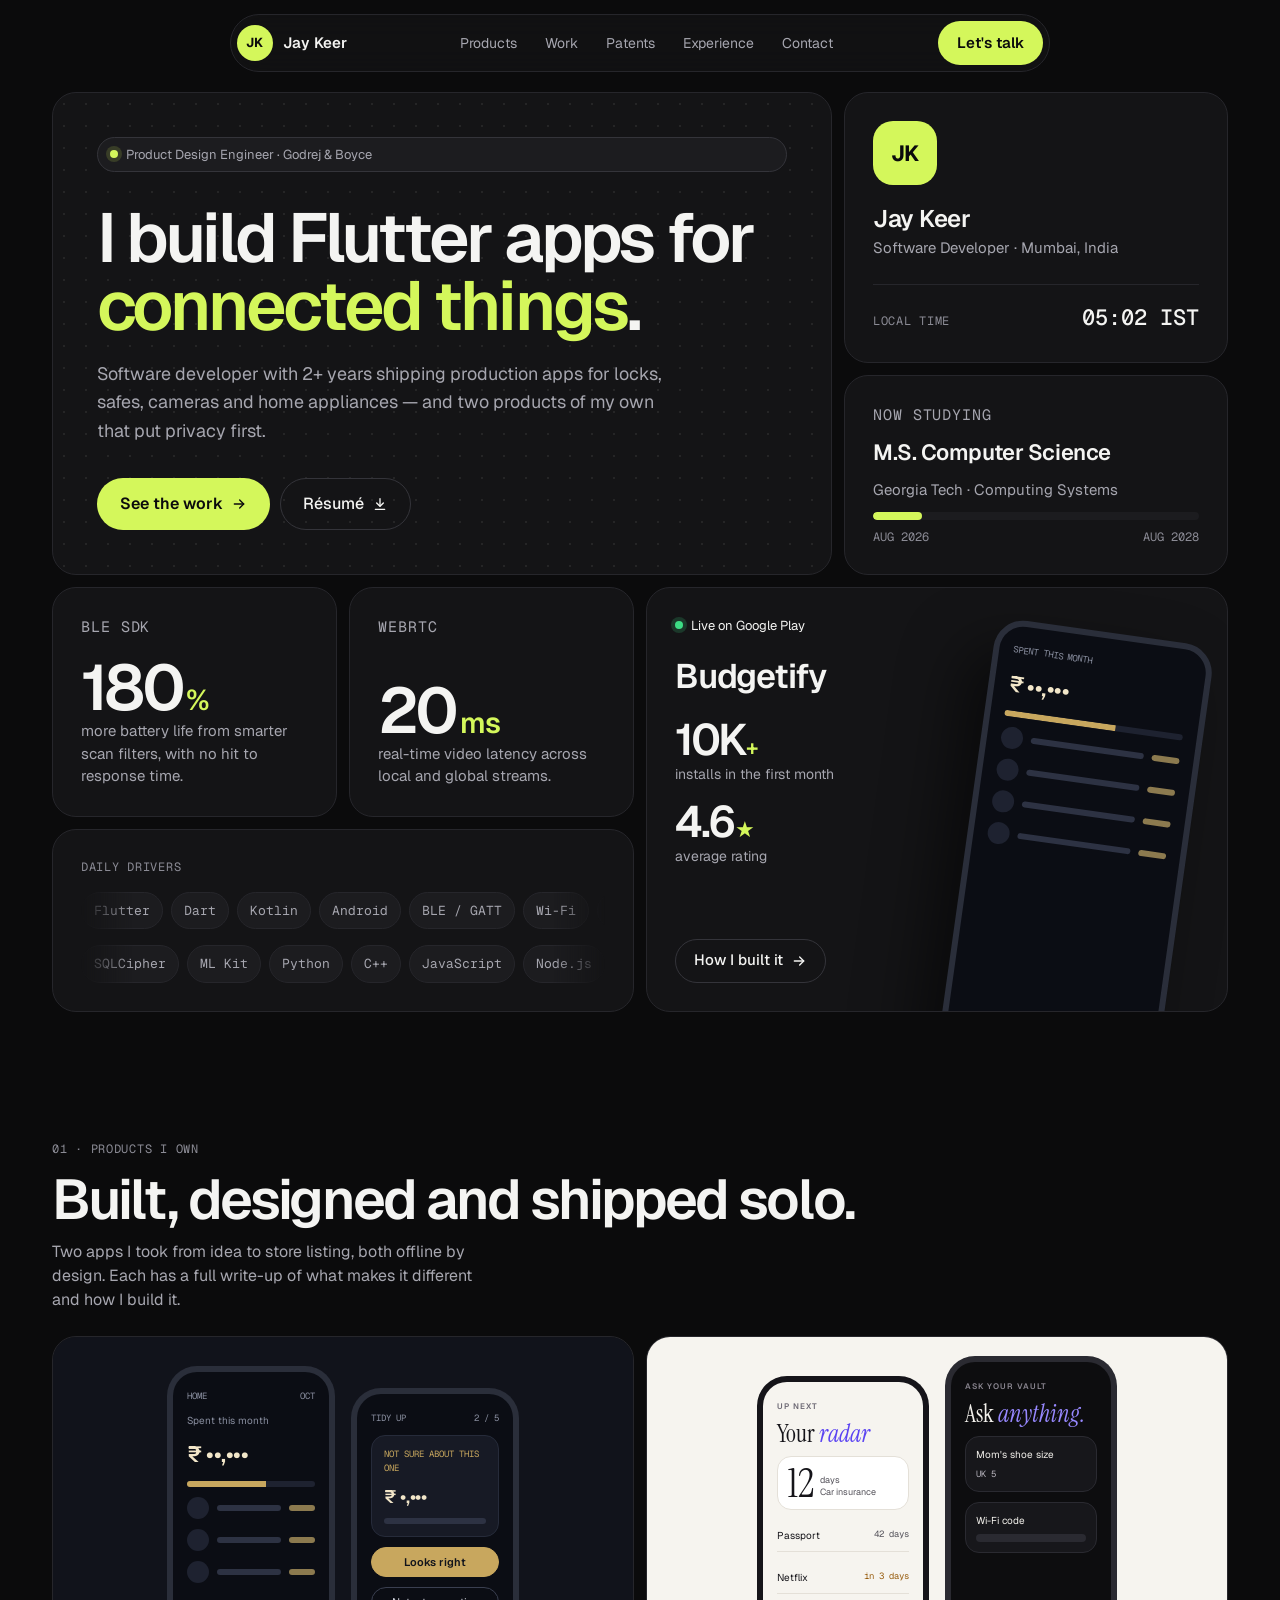
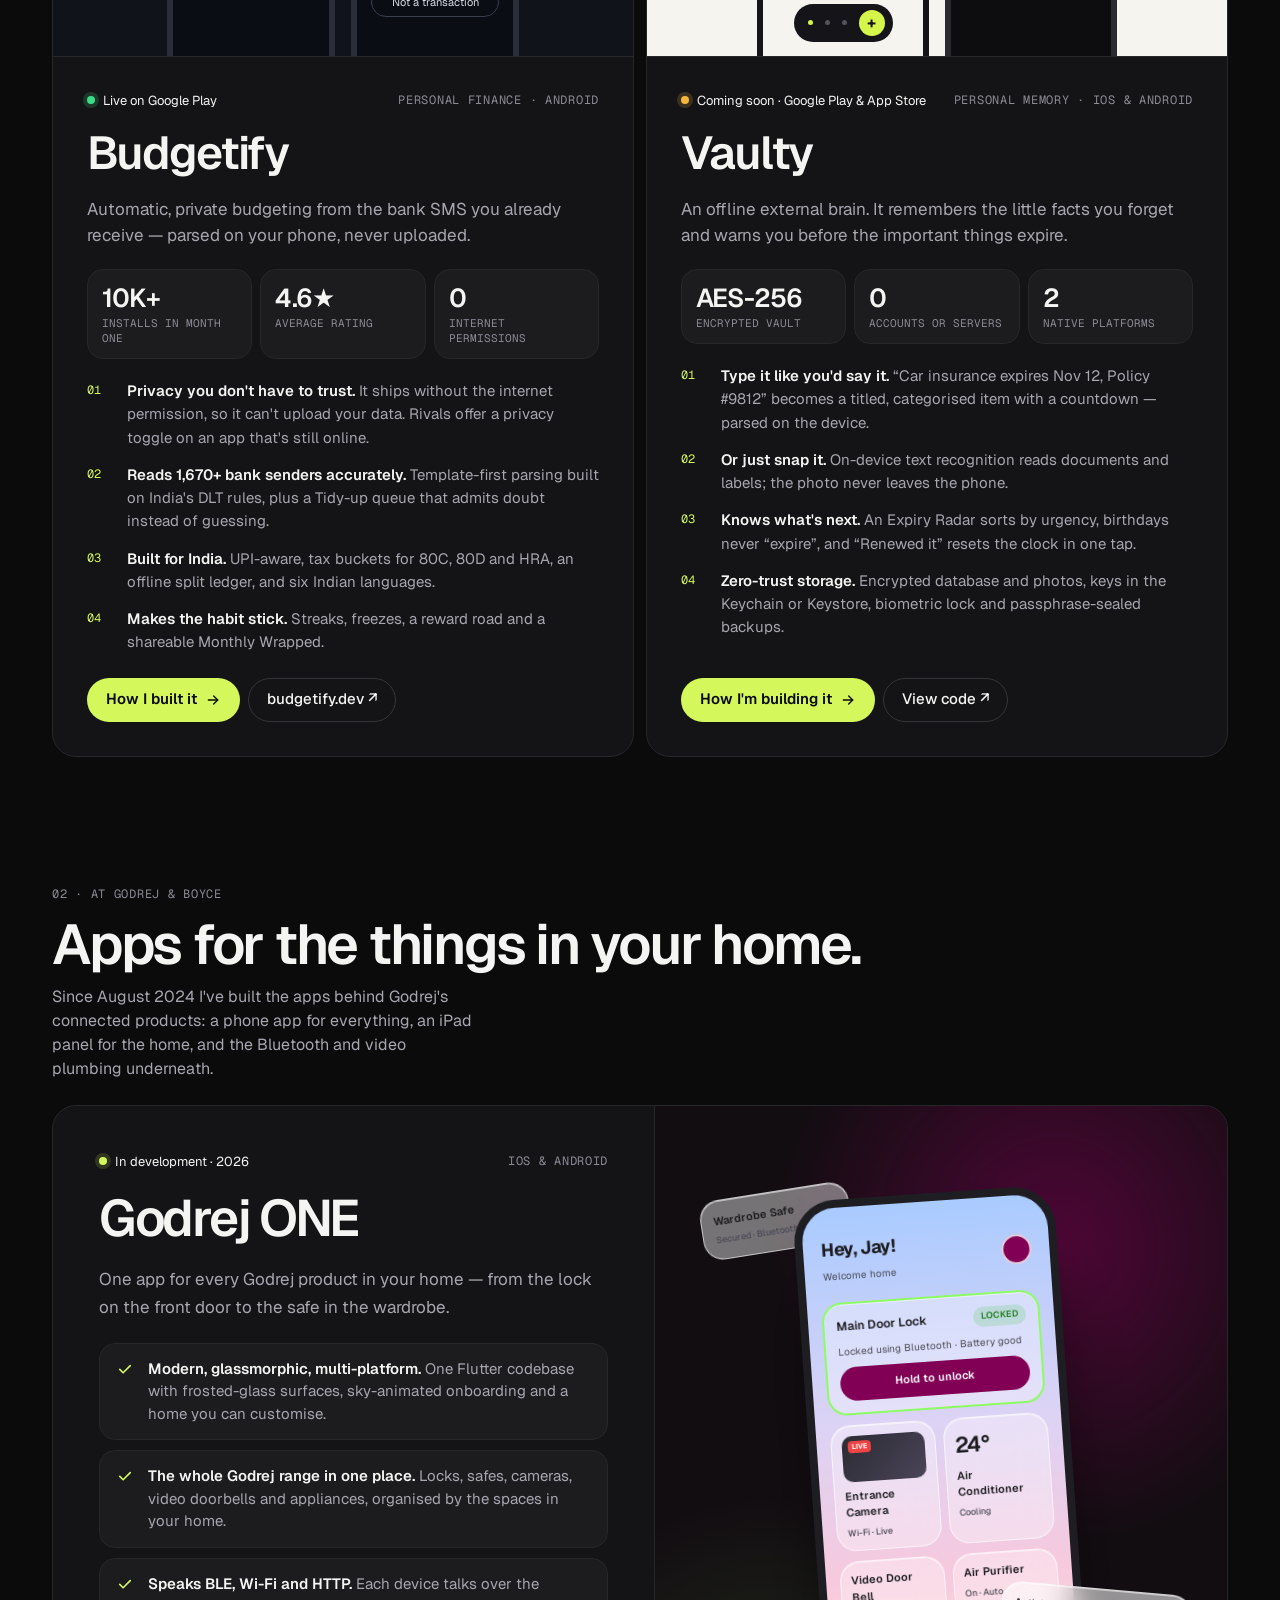
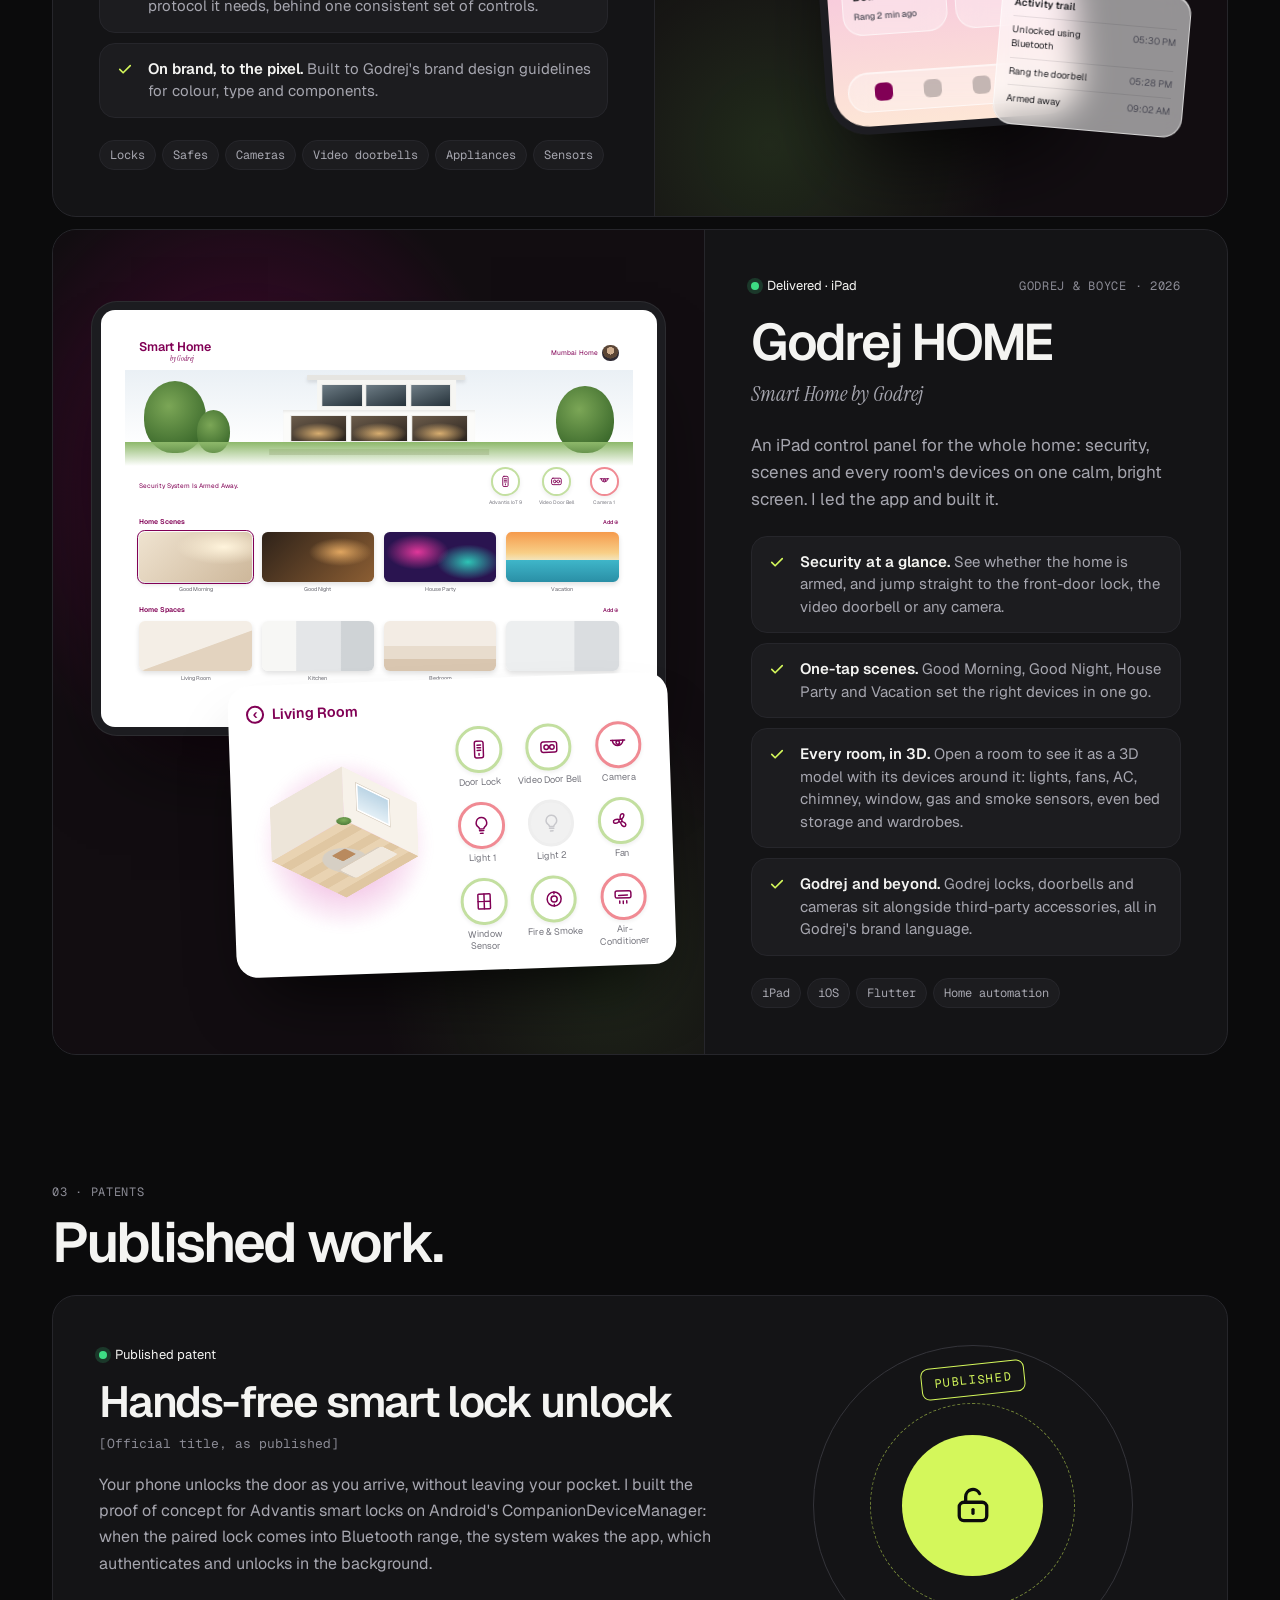
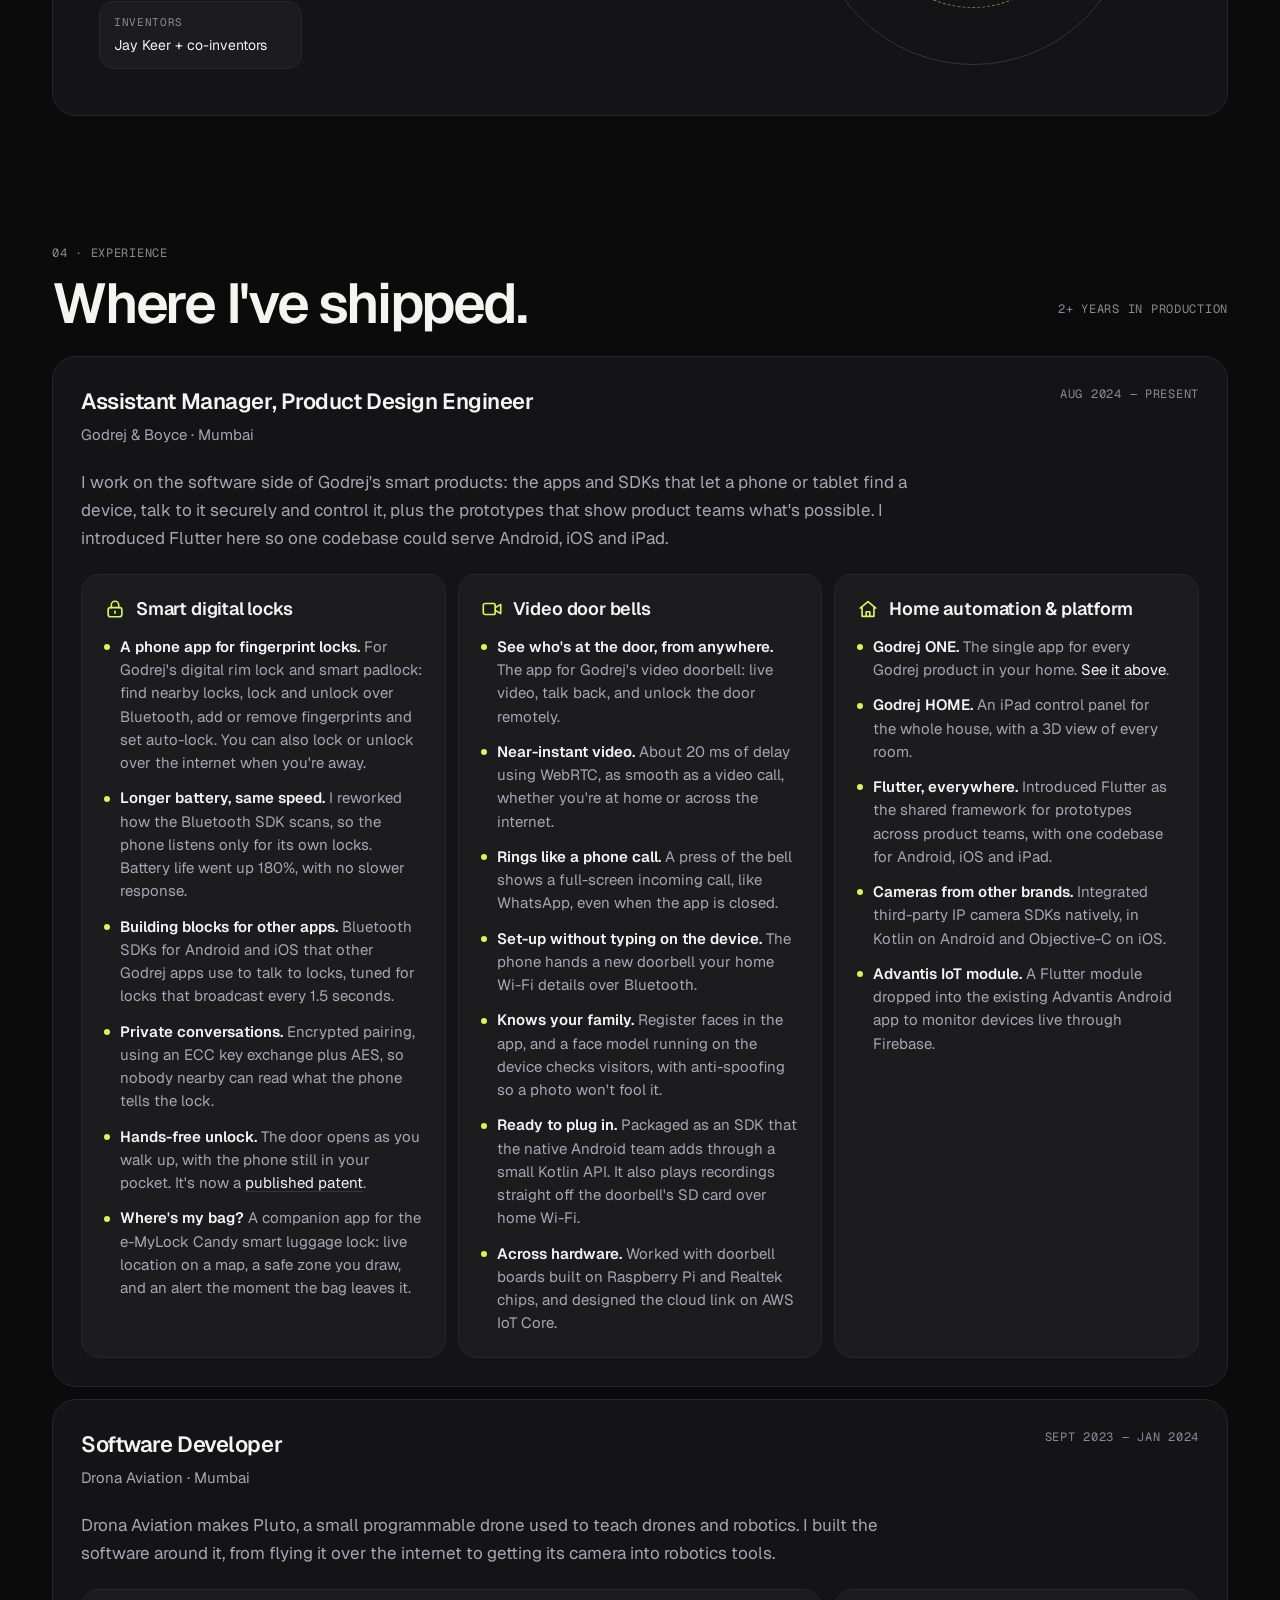
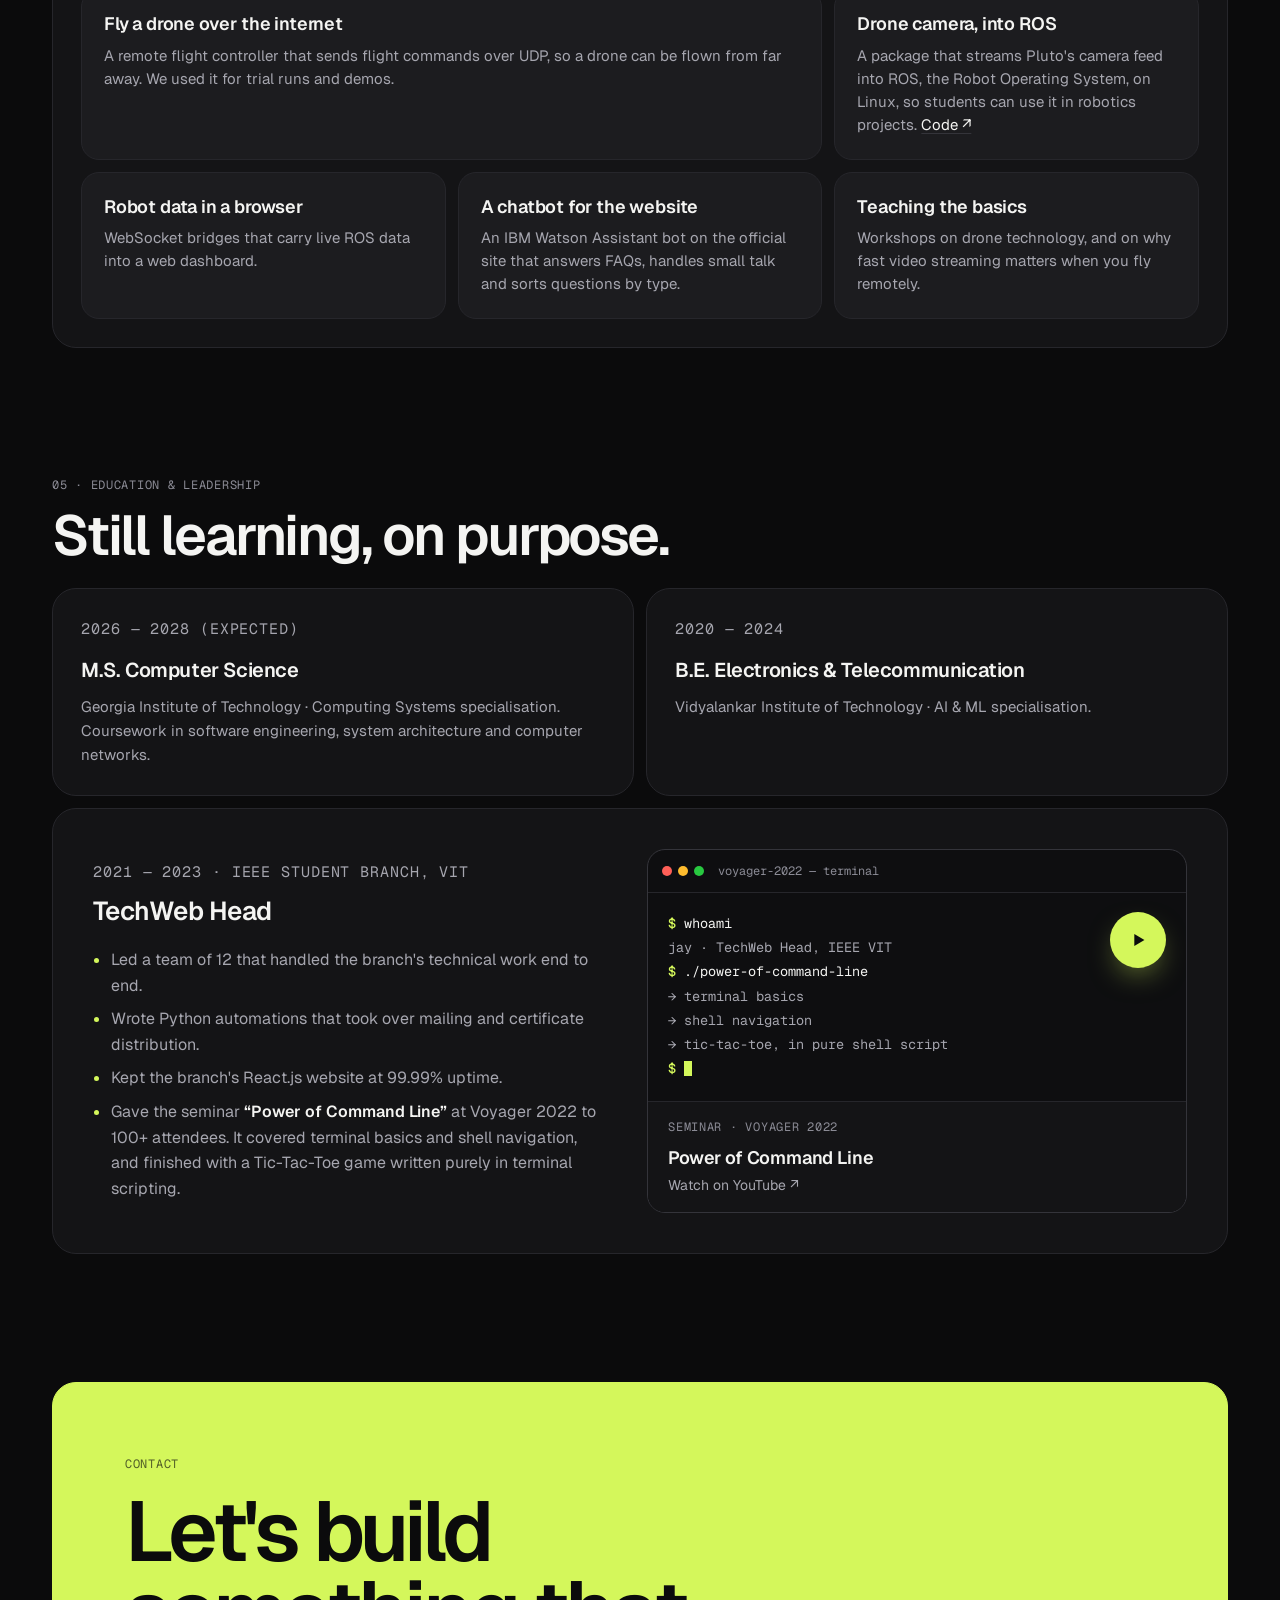
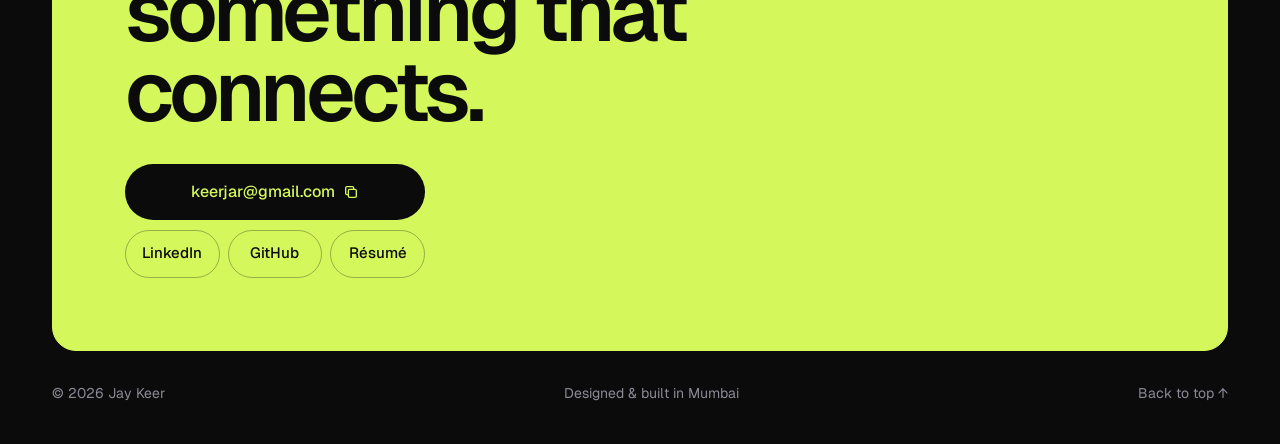
==== commit b154ca14: "Update résumé and simplify the patent card Replace the résumé PDF with the latest version, with the " ====
--- a/index.html
+++ b/index.html
@@ -348,9 +348,7 @@
         <p class="official">[Official title, as published]</p>
         <p class="desc">Your phone unlocks the door as you arrive, without leaving your pocket. I built the proof of concept for Advantis smart locks on Android's CompanionDeviceManager: when the paired lock comes into Bluetooth range, the system wakes the app, which authenticates and unlocks in the background.</p>
         <dl>
-          <div><dt>Publication no.</dt><dd>[Add number]</dd></div>
-          <div><dt>Published</dt><dd>[Add date]</dd></div>
-          <div><dt>Inventors</dt><dd>Jay Keer [+ co-inventors]</dd></div>
+          <div><dt>Inventors</dt><dd>Jay Keer + co-inventors</dd></div>
         </dl>
       </div>
       <div class="seal" aria-hidden="true">
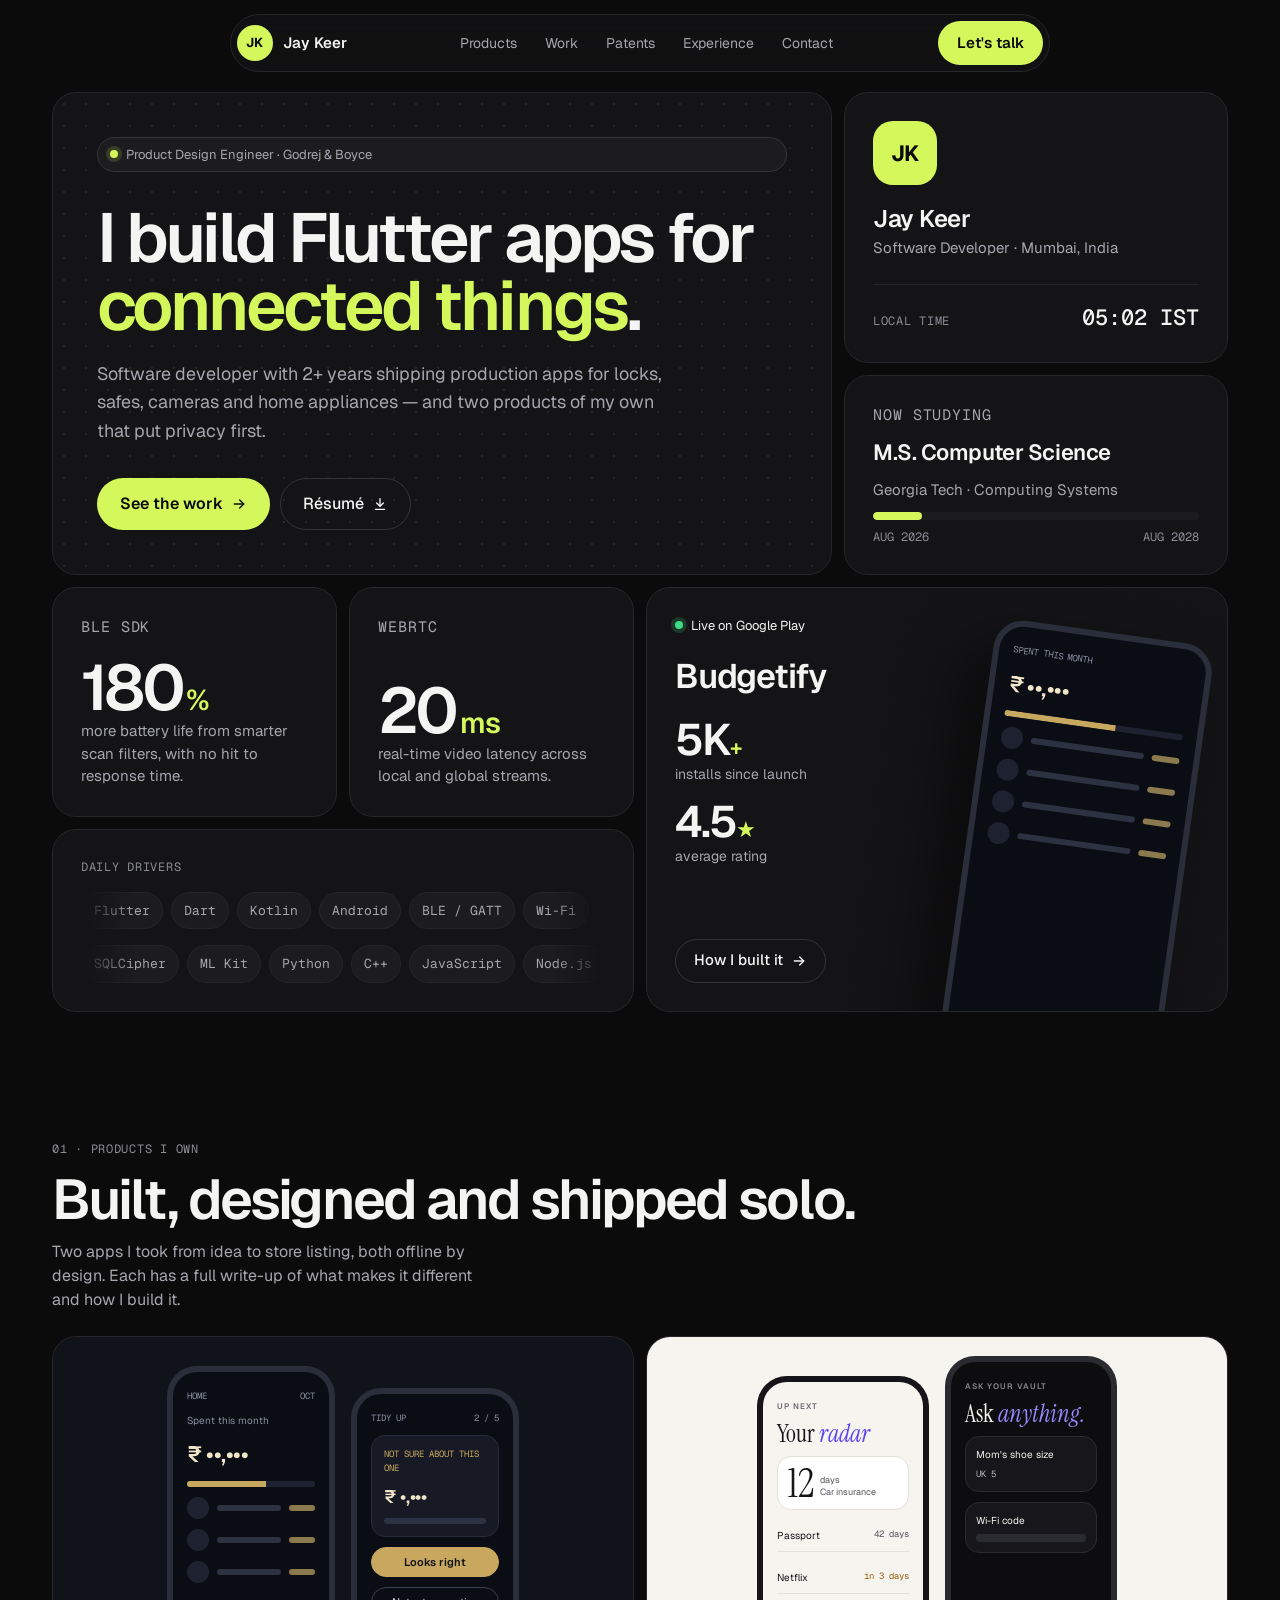
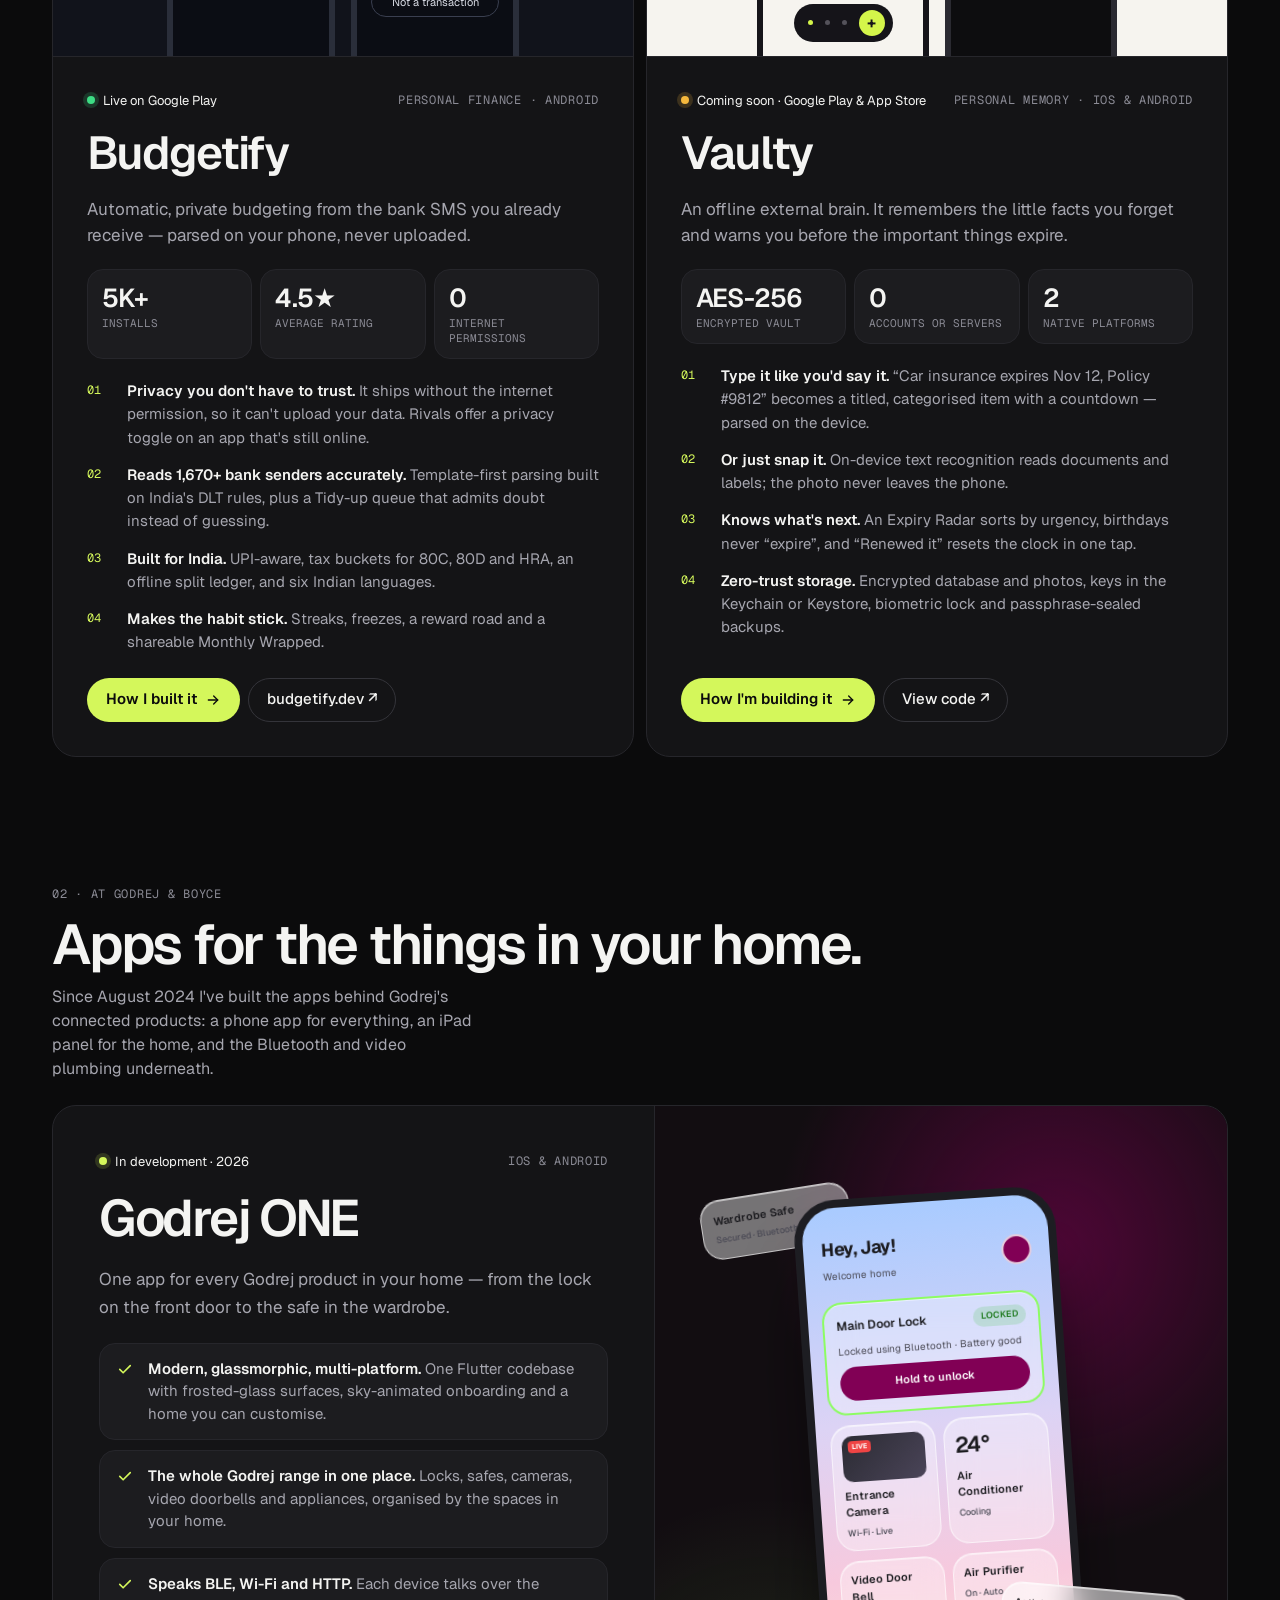
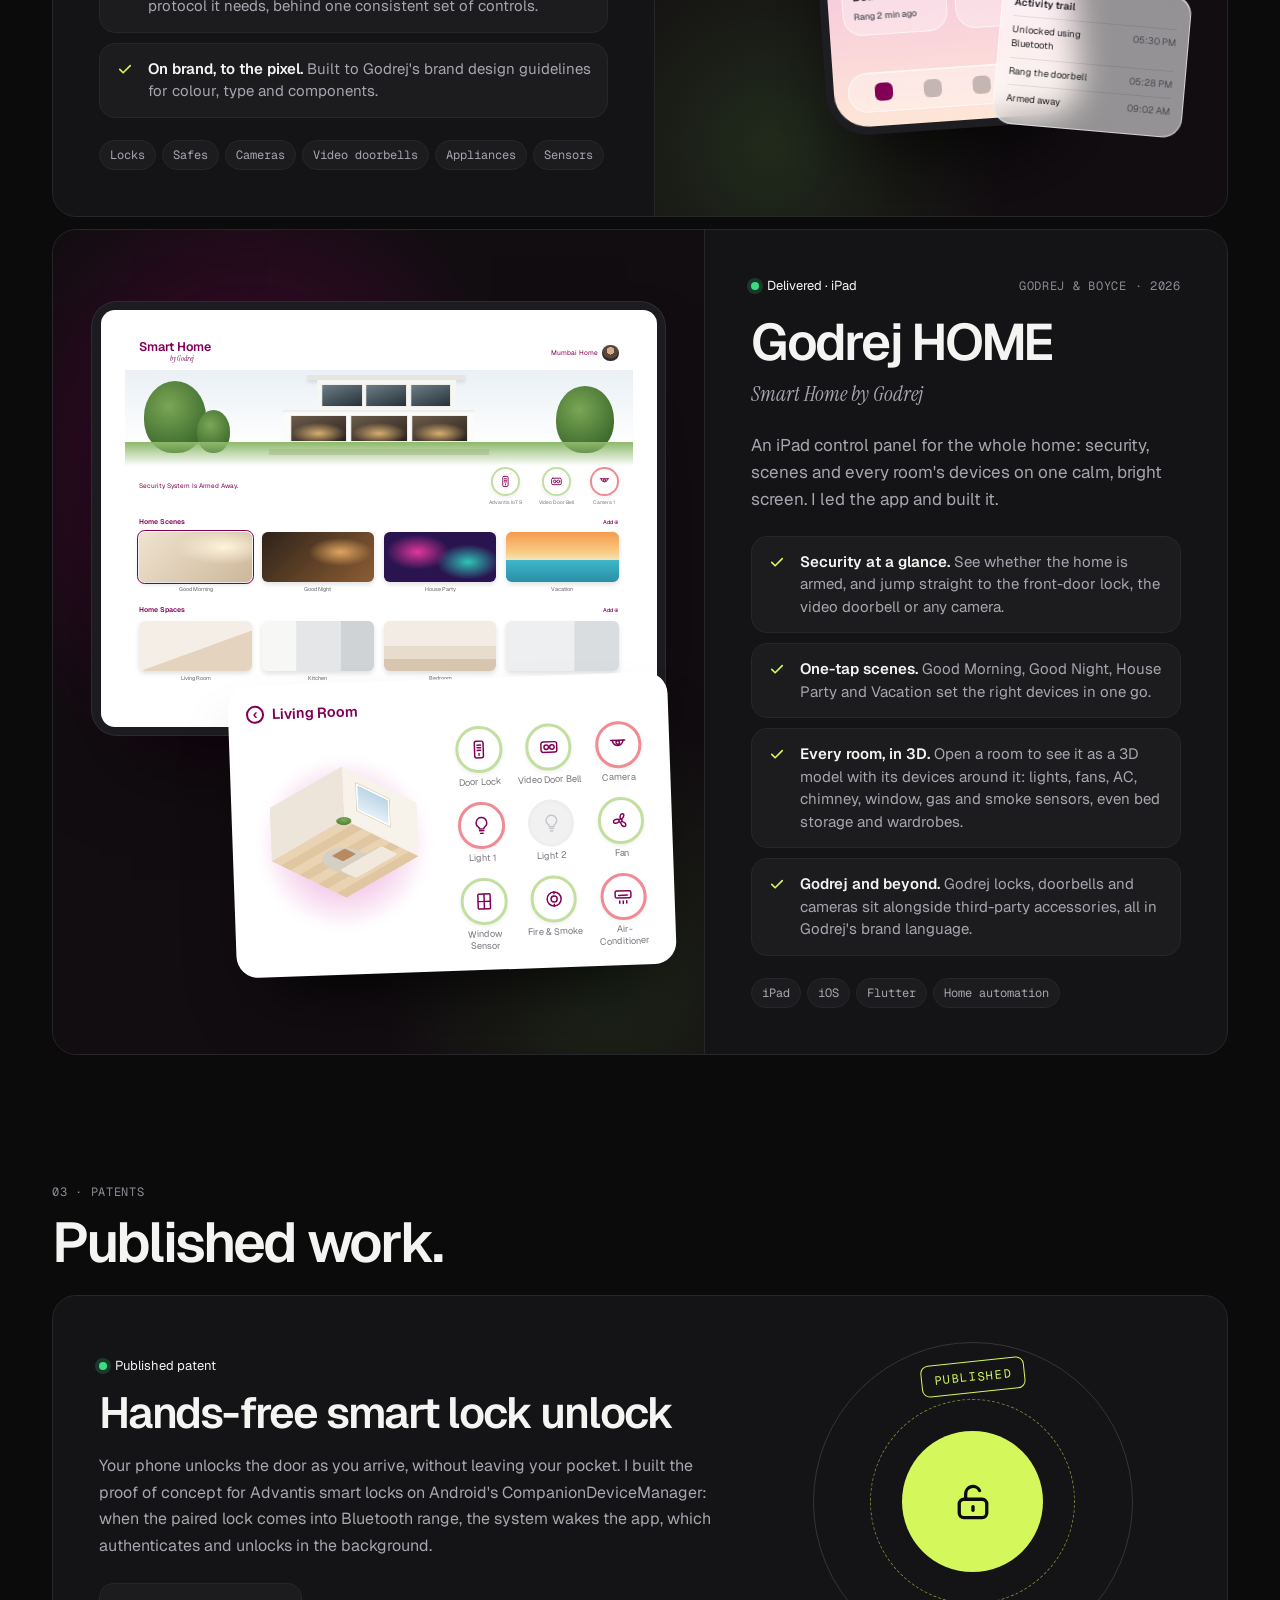
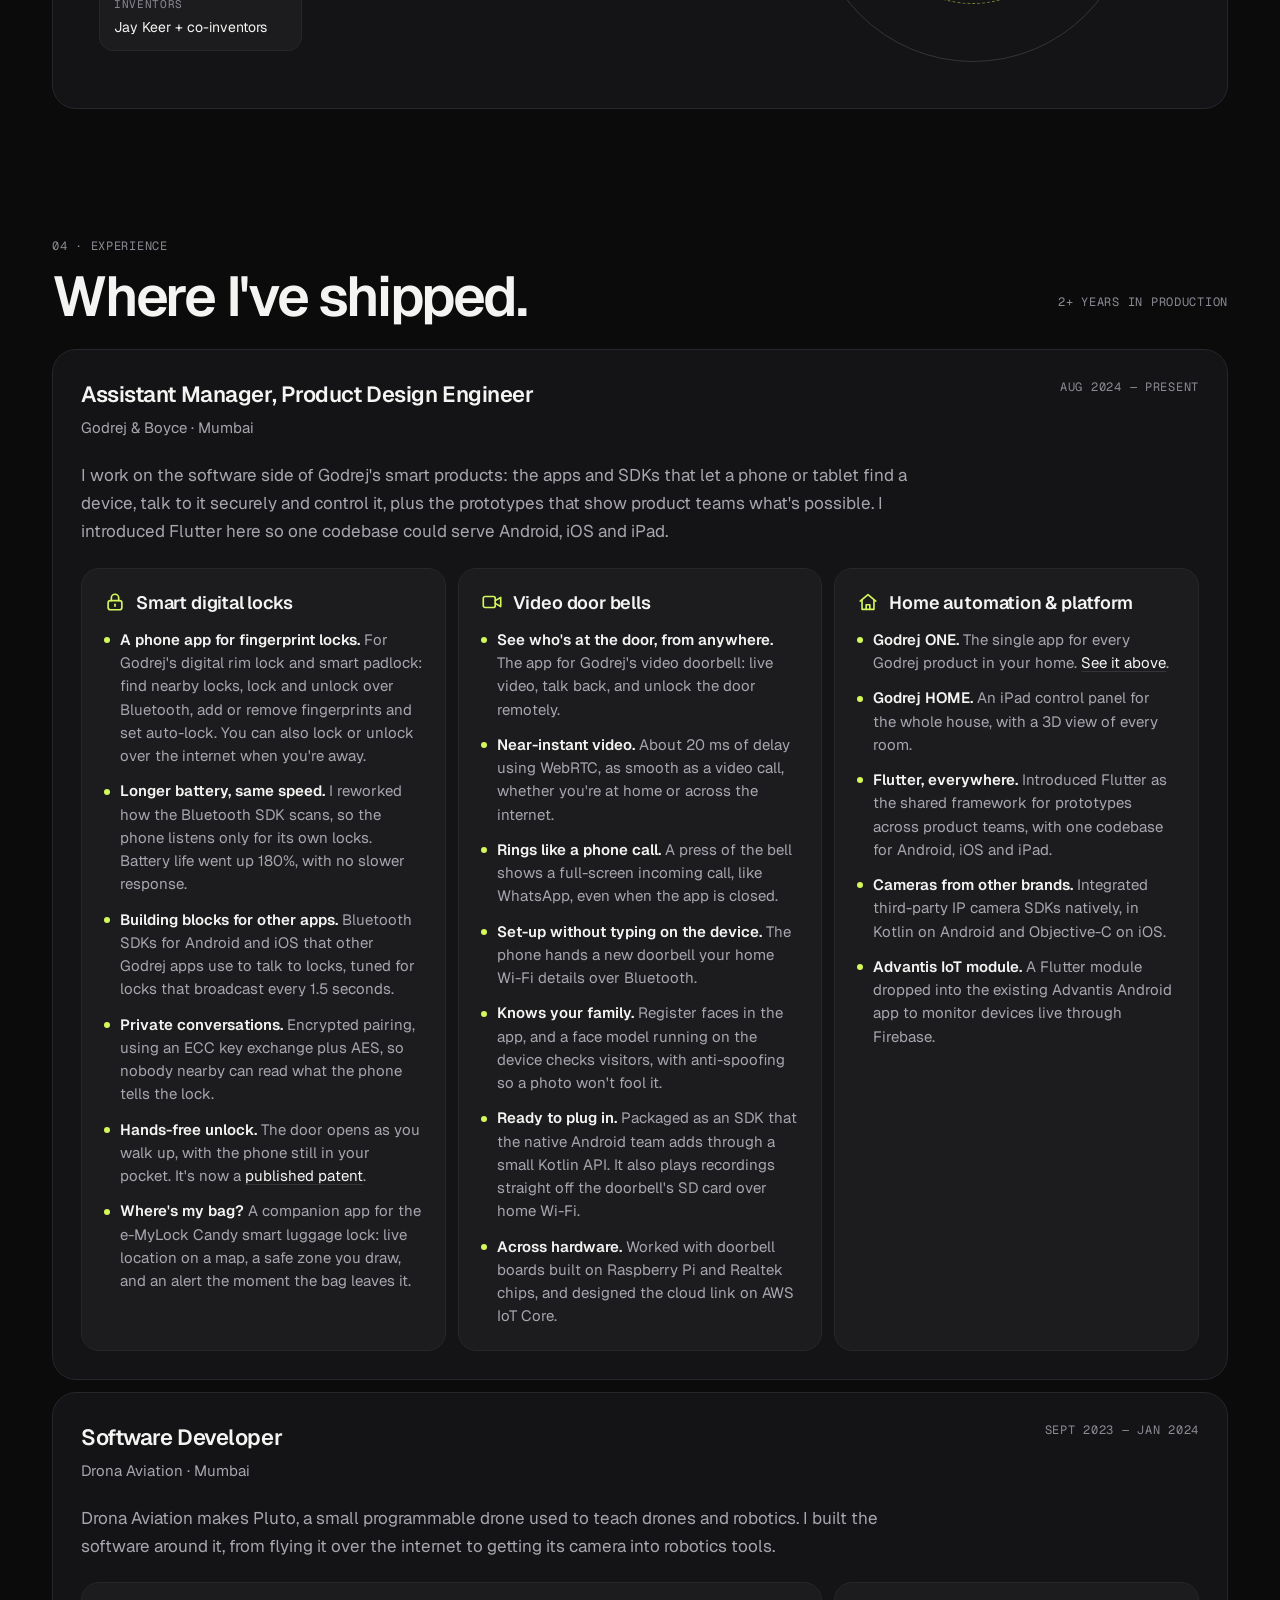
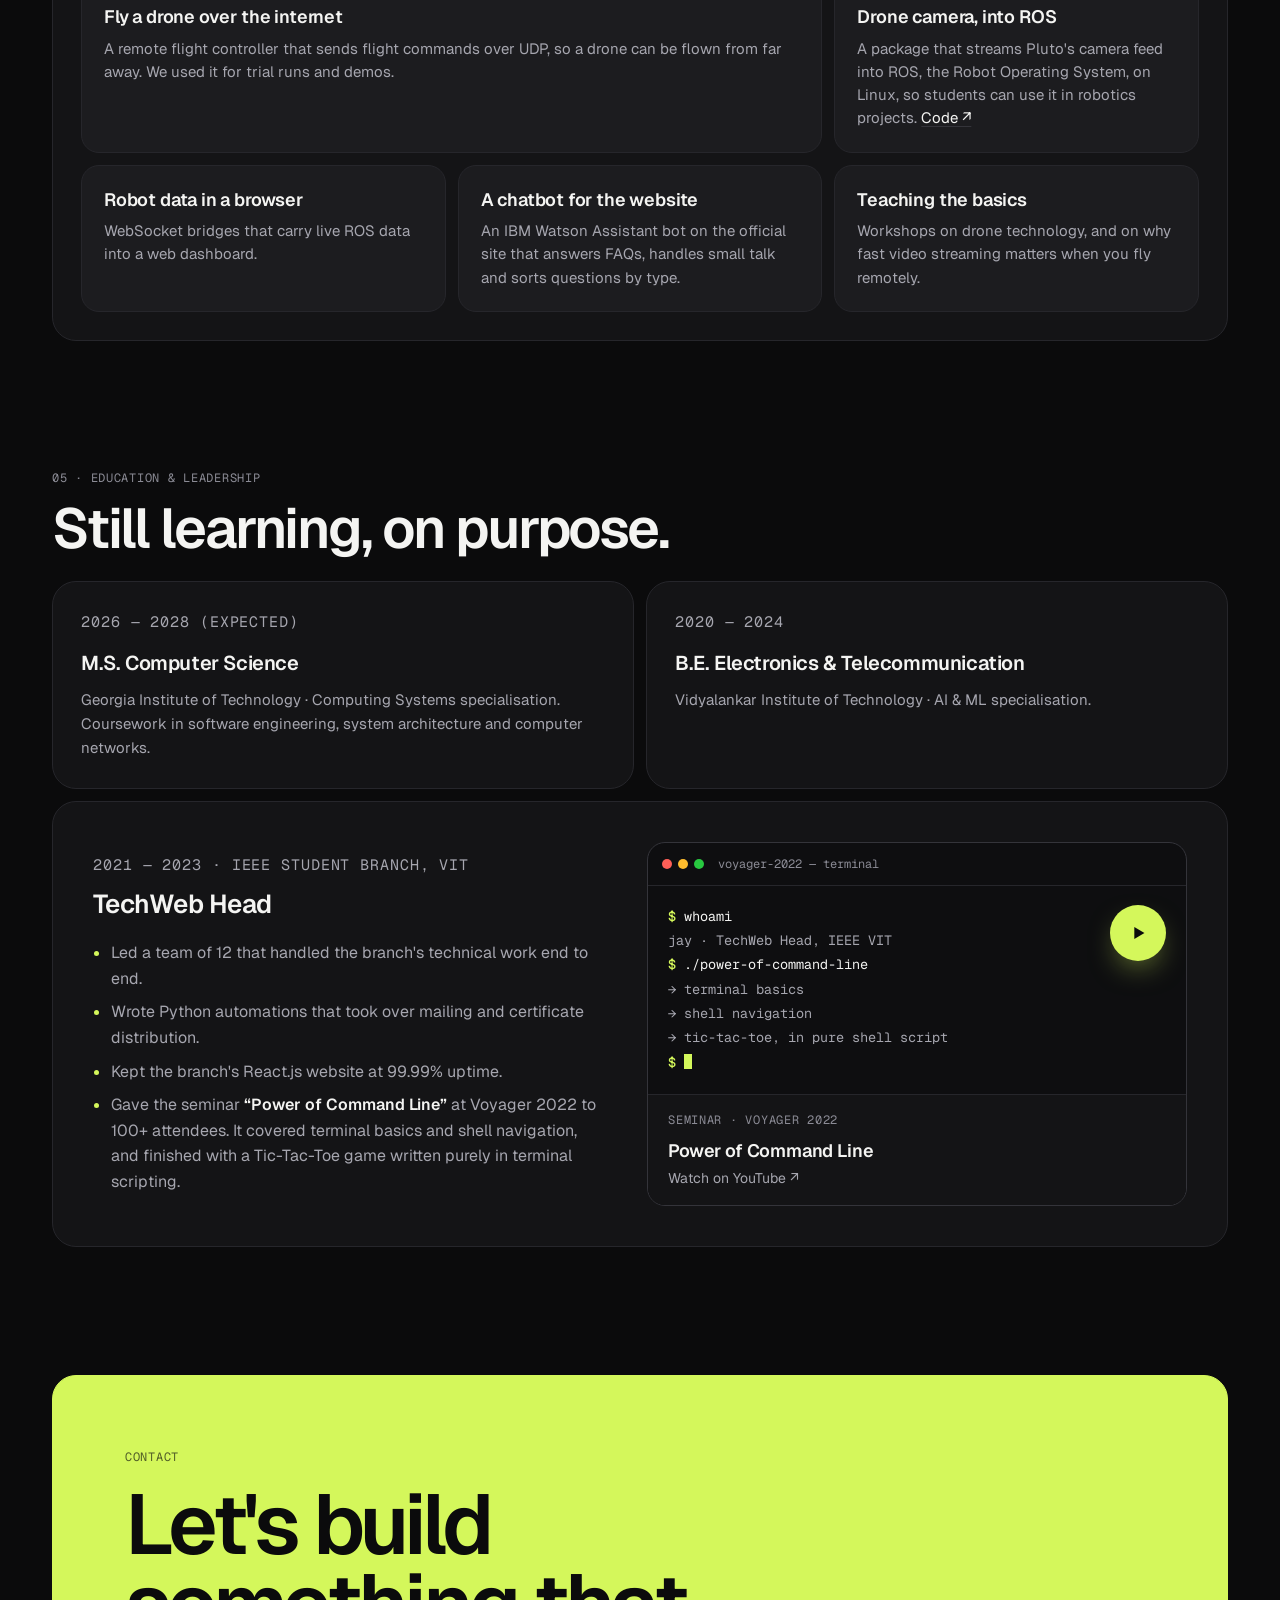
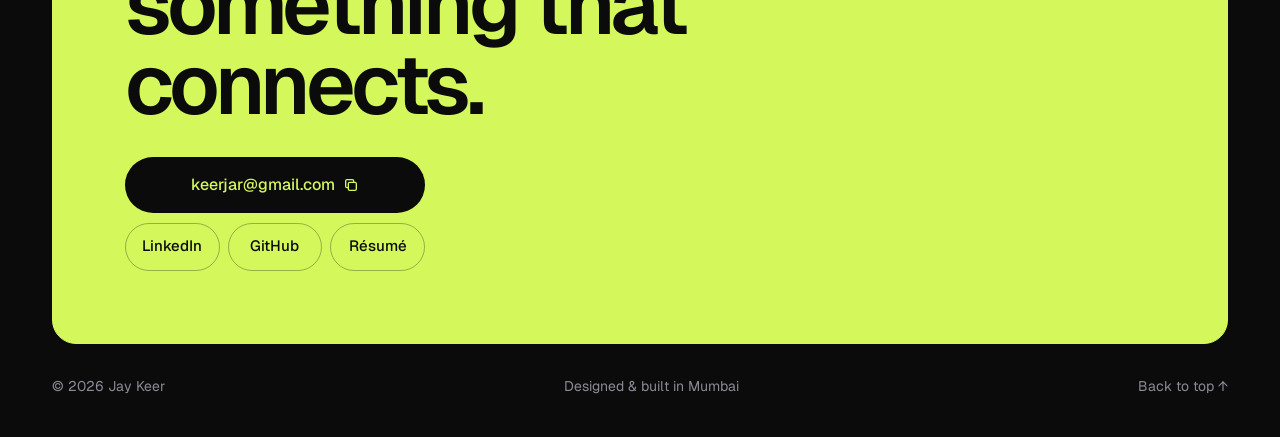
==== commit 3580d6a0: "Match Budgetify stats to the résumé and drop the patent placeholder Show 5K+ installs and a 4.5 rati" ====
--- a/index.html
+++ b/index.html
@@ -4,7 +4,7 @@
 <meta charset="utf-8">
 <meta name="viewport" content="width=device-width, initial-scale=1">
 <title>Jay Keer — Software Developer</title>
-<meta name="description" content="Jay Keer builds Flutter apps for connected things — Godrej ONE at Godrej & Boyce, and his own apps Budgetify (10K+ installs in its first month) and Vaulty.">
+<meta name="description" content="Jay Keer builds Flutter apps for connected things — Godrej ONE at Godrej & Boyce, and his own apps Budgetify (5K+ installs, rated 4.5) and Vaulty.">
 <meta name="theme-color" content="#0B0B0C">
 <link rel="preconnect" href="https://fonts.googleapis.com">
 <link rel="preconnect" href="https://fonts.gstatic.com" crossorigin>
@@ -95,8 +95,8 @@
       <p class="status status--live"><i></i>Live on Google Play</p>
       <h2>Budgetify</h2>
       <div class="nums">
-        <div><b>10K<small>+</small></b><span>installs in the first month</span></div>
-        <div><b>4.6<small>★</small></b><span>average rating</span></div>
+        <div><b>5K<small>+</small></b><span>installs since launch</span></div>
+        <div><b>4.5<small>★</small></b><span>average rating</span></div>
       </div>
       <a class="btn btn--ghost" href="budgetify/">How I built it
         <svg width="16" height="16" viewBox="0 0 24 24" fill="none" stroke="currentColor" stroke-width="2" stroke-linecap="round" stroke-linejoin="round" aria-hidden="true"><path d="M5 12h14"/><path d="M13 6l6 6-6 6"/></svg></a>
@@ -158,8 +158,8 @@
           <h3>Budgetify</h3>
           <p class="pitch">Automatic, private budgeting from the bank SMS you already receive — parsed on your phone, never uploaded.</p>
           <div class="kpis">
-            <div class="kpi"><b>10K+</b><span>Installs in month one</span></div>
-            <div class="kpi"><b>4.6★</b><span>Average rating</span></div>
+            <div class="kpi"><b>5K+</b><span>Installs</span></div>
+            <div class="kpi"><b>4.5★</b><span>Average rating</span></div>
             <div class="kpi"><b>0</b><span>Internet permissions</span></div>
           </div>
           <ul class="uniq">
@@ -345,7 +345,6 @@
       <div>
         <p class="status status--live"><i></i>Published patent</p>
         <h3>Hands-free smart lock unlock</h3>
-        <p class="official">[Official title, as published]</p>
         <p class="desc">Your phone unlocks the door as you arrive, without leaving your pocket. I built the proof of concept for Advantis smart locks on Android's CompanionDeviceManager: when the paired lock comes into Bluetooth range, the system wakes the app, which authenticates and unlocks in the background.</p>
         <dl>
           <div><dt>Inventors</dt><dd>Jay Keer + co-inventors</dd></div>
--- a/assets/bento.css
+++ b/assets/bento.css
@@ -331,7 +331,6 @@
 
 .patent { display: grid; grid-template-columns: minmax(0, 1.5fr) minmax(0, 1fr); gap: 24px 40px; align-items: center; padding: clamp(24px, 3.6vw, 48px); }
 .patent h3 { margin-top: 14px; font-size: clamp(30px, 3.4vw, 44px); font-weight: 600; letter-spacing: -.04em; line-height: 1.02; }
-.patent .official { margin-top: 10px; font-family: var(--mono); font-size: 13px; color: var(--muted); }
 .patent p.desc { margin-top: 18px; max-width: 620px; font-size: 16px; line-height: 1.65; color: var(--ink2); }
 .patent dl { margin-top: 24px; display: grid; grid-template-columns: repeat(3, minmax(0, 1fr)); gap: 8px; }
 .patent dl div { padding: 12px 14px; border-radius: 14px; background: var(--tile2); border: 1px solid var(--line); }
